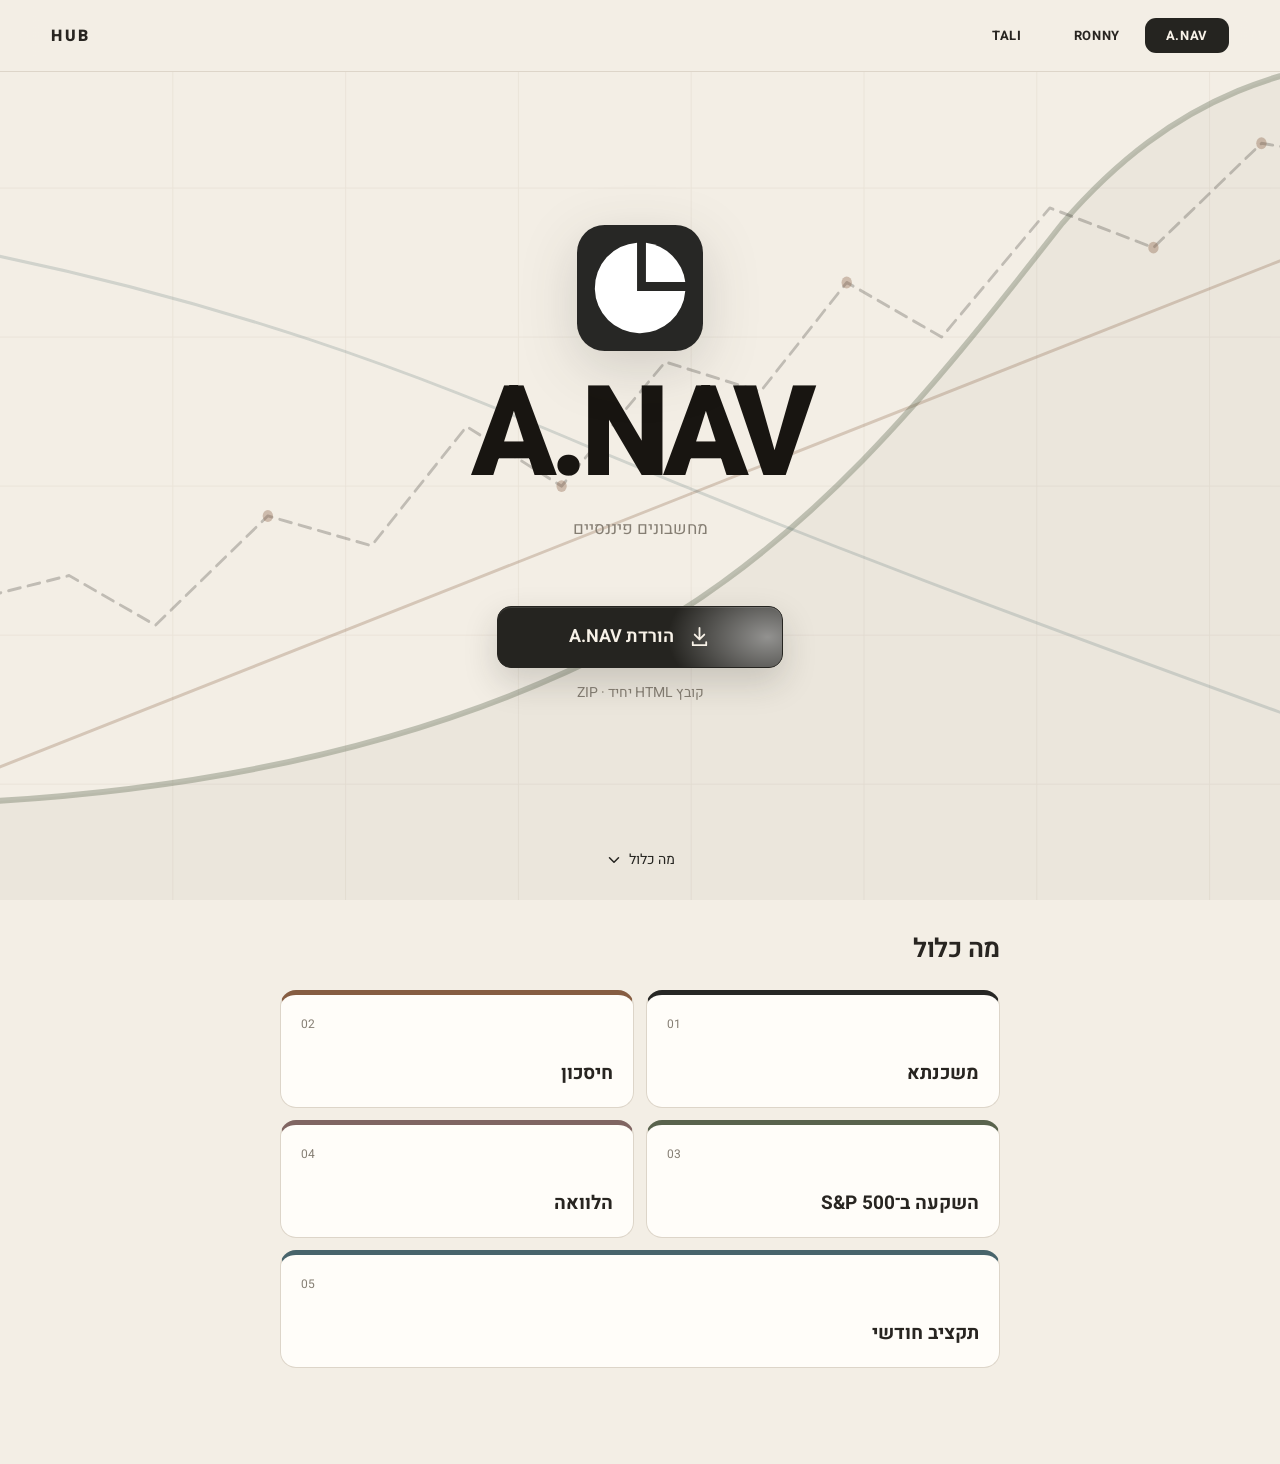
==== a-nav/index.html @ fe14c148 "Launch HUB download site" ====
<!doctype html>
<html lang="he" dir="rtl"><head><meta charset="utf-8"><meta name="viewport" content="width=device-width,initial-scale=1"><meta name="theme-color" content="#f3eee5"><meta name="description" content="A.NAV — מחשבונים פיננסיים. הורדת קובצי הפרויקט."><title>A.NAV — HUB</title><link rel="preconnect" href="https://fonts.googleapis.com"><link rel="preconnect" href="https://fonts.gstatic.com" crossorigin><link href="https://fonts.googleapis.com/css2?family=Heebo:wght@400;500;600;700;800&amp;display=swap" rel="stylesheet"><link rel="stylesheet" href="../assets/site.css"></head>
<body class="product-page anav-page">
  <header class="hub-header"><a class="hub-name" href="../">HUB</a><nav class="hub-tabs" aria-label="מעבר בין מוצרים"><a href="../">TALI</a><a href="../ronny/">RONNY</a><a class="active" href="./" aria-current="page">A.NAV</a></nav></header>
  <div class="brand-background anav-graphs" aria-hidden="true"><svg viewBox="0 0 1600 900" preserveAspectRatio="none"><g class="chart-grid"><path d="M0 150H1600M0 300H1600M0 450H1600M0 600H1600M0 750H1600"/><path d="M200 0V900M400 0V900M600 0V900M800 0V900M1000 0V900M1200 0V900M1400 0V900"/></g><path class="chart-area" d="M-80 770 C260 760 520 700 720 610 C940 510 1090 340 1230 185 C1360 55 1490 20 1680 10 L1680 900 L-80 900 Z"/><path class="chart chart-linear" d="M-80 760 L1680 155"/><path class="chart chart-exponential" d="M-80 770 C260 760 520 700 720 610 C940 510 1090 340 1230 185 C1360 55 1490 20 1680 10"/><path class="chart chart-market" d="M-80 575 L80 540 L180 590 L310 480 L430 510 L540 390 L650 450 L770 325 L880 355 L980 245 L1090 300 L1215 170 L1335 210 L1460 105 L1680 135"/><path class="chart chart-decline" d="M-80 205 C260 260 490 340 680 410 C900 490 1120 565 1680 740"/><g class="chart-points"><circle cx="310" cy="480" r="6"/><circle cx="650" cy="450" r="6"/><circle cx="980" cy="245" r="6"/><circle cx="1335" cy="210" r="6"/><circle cx="1460" cy="105" r="6"/></g></svg></div>
  <main><section class="product-hero" aria-labelledby="site-title"><span class="product-icon anav-icon" aria-hidden="true"><svg viewBox="0 0 64 64"><rect width="64" height="64" rx="14" fill="#272725"/><path fill="#fff" d="M30.5 9 A23 23 0 1 0 55 33.5 H30.5 Z"/><path fill="#fff" d="M35 9 A23 23 0 0 1 55 29 H35 Z"/></svg></span><h1 class="product-name" id="site-title" lang="en" dir="ltr">A.NAV</h1><p class="product-subtitle">מחשבונים פיננסיים</p><div class="download-action"><a class="download-button" href="https://github.com/ofeketz99-sketch/A.NAV/archive/refs/heads/main.zip" rel="noopener"><svg viewBox="0 0 24 24" fill="none" stroke="currentColor" stroke-width="1.9" stroke-linecap="round" stroke-linejoin="round" aria-hidden="true"><path d="M12 3v12m-5-5 5 5 5-5M5 18v3h14v-3"/></svg><span>הורדת A.NAV</span></a><p class="download-meta">קובץ HTML יחיד · ZIP</p></div><a class="scroll-cue" href="#notes"><span>מה כלול</span><svg viewBox="0 0 24 24" fill="none" stroke="currentColor" stroke-width="2" stroke-linecap="round" stroke-linejoin="round" aria-hidden="true"><path d="m6 9 6 6 6-6"/></svg></a></section>
    <section class="notes anav-contents" id="notes" aria-labelledby="notes-title"><h2 id="notes-title">מה כלול</h2><div class="calculator-list"><article class="calculator-card" data-tone="mortgage"><span>01</span><h3>משכנתא</h3></article><article class="calculator-card" data-tone="savings"><span>02</span><h3>חיסכון</h3></article><article class="calculator-card" data-tone="index"><span>03</span><h3>השקעה ב־S&amp;P 500</h3></article><article class="calculator-card" data-tone="loan"><span>04</span><h3>הלוואה</h3></article><article class="calculator-card" data-tone="budget"><span>05</span><h3>תקציב חודשי</h3></article></div></section>
  </main>
</body></html>
---- assets/site.css ----
:root{font-synthesis:none}*{box-sizing:border-box}html{scroll-behavior:smooth}body{margin:0;min-width:280px;overflow-x:hidden}a{color:inherit}.hub-header{position:fixed;inset:0 0 auto;z-index:50;height:72px;display:flex;align-items:center;justify-content:space-between;padding:0 clamp(18px,4vw,56px);border-bottom:1px solid var(--edge);background:color-mix(in srgb,var(--paper) 88%,transparent);backdrop-filter:blur(16px);direction:ltr}.hub-name{font-family:inherit;font-size:16px;font-weight:800;line-height:1;letter-spacing:.16em;text-decoration:none}.hub-tabs{display:flex;align-items:center;gap:6px}.hub-tabs a{min-width:84px;padding:11px 16px;border-radius:11px;text-align:center;text-decoration:none;font-family:inherit;font-size:13px;font-weight:700;line-height:1;letter-spacing:.05em;transition:background .18s,color .18s}.hub-tabs a:hover{background:var(--nav-hover)}.hub-tabs a.active{background:var(--nav-active);color:var(--nav-active-ink)}.brand-background{position:fixed;inset:72px 0 0;z-index:-1;overflow:hidden;pointer-events:none}.product-hero{position:relative;display:flex;flex-direction:column;align-items:center;justify-content:center;min-height:100vh;min-height:100dvh;padding:112px 20px 84px;text-align:center}.product-icon{width:clamp(104px,14vmin,150px);height:clamp(104px,14vmin,150px);display:grid;place-items:center;flex:none}.product-icon img,.product-icon svg{display:block;width:100%;height:100%;object-fit:contain}.product-name{margin:22px 0 0;padding-inline:.08em;direction:ltr;font-size:clamp(76px,14vmin,128px);line-height:1;letter-spacing:-.05em}.product-name span{color:var(--name-dot)}.product-subtitle{margin:16px 0 0;color:var(--muted);font-size:17px;line-height:1.6}.download-action{display:flex;flex-direction:column;align-items:center;gap:14px;margin-top:clamp(34px,7vh,72px)}.download-button{position:relative;overflow:hidden;isolation:isolate;display:inline-flex;align-items:center;justify-content:center;gap:14px;min-width:286px;min-height:62px;padding-inline:32px;border:1px solid var(--button-border);border-radius:var(--button-radius);background:var(--button-bg);box-shadow:var(--button-shadow);color:var(--button-ink);font:inherit;font-size:18px;font-weight:650;text-decoration:none;transition:transform .22s cubic-bezier(.34,1.45,.5,1),box-shadow .22s ease}.download-button::before{content:"";position:absolute;z-index:-1;inset-block:-60%;inset-inline-start:-30%;width:70%;border-radius:50%;background:radial-gradient(closest-side,rgba(255,255,255,.5),rgba(255,255,255,0));transition:transform .9s ease}.download-button svg{width:23px;height:23px;flex:none}.download-button:hover{transform:translateY(-3px);box-shadow:var(--button-shadow-hover)}.download-button:hover::before{transform:translateX(120%)}.download-button:active{transform:scale(.97)}.download-button:focus-visible,.scroll-cue:focus-visible,.hub-tabs a:focus-visible{outline:3px solid var(--focus);outline-offset:3px}.download-meta{margin:0;color:var(--muted);font-size:14px}.scroll-cue{position:absolute;inset-inline:0;bottom:22px;margin-inline:auto;width:fit-content;display:inline-flex;align-items:center;gap:6px;padding:8px 14px;border-radius:999px;color:var(--accent-strong);font-size:14px;text-decoration:none}.scroll-cue svg{width:18px;height:18px;animation:nudge 2.4s ease-in-out infinite}.notes{width:min(100% - 40px,720px);margin:0 auto;padding:30px 0 96px}.notes>h2{margin:0 0 22px;font-size:26px;font-weight:650;letter-spacing:-.01em;color:var(--heading)}.note{margin:0 0 14px;padding:20px 24px 18px;background:var(--card);border:1px solid var(--edge);border-radius:var(--card-radius);box-shadow:var(--card-shadow);backdrop-filter:blur(6px)}.note header{display:flex;align-items:baseline;gap:12px;flex-wrap:wrap}.note .ver{padding:2px 11px;border-radius:999px;background:var(--chip-bg);color:var(--chip-ink);font-size:14px;font-weight:650;direction:ltr}.note h3{margin:0;font-size:18px;font-weight:650;line-height:1.5}.note time{margin-inline-start:auto;color:var(--muted);font-size:13px;direction:ltr}.note ul{margin:12px 0 0;padding:0;list-style:none}.note li{position:relative;margin:0 0 9px;padding-inline-start:18px;line-height:1.75;color:var(--body-ink);font-size:15.5px}.note li::before{content:"";position:absolute;inset-inline-start:0;top:.78em;width:7px;height:7px;border-radius:50%;background:var(--accent)}.note li strong{color:var(--ink);font-weight:650}.note code{padding:1px 6px;border-radius:6px;background:var(--code-bg);font-size:.9em;direction:ltr;unicode-bidi:isolate}.tali-page{--paper:#f5f6f4;--ink:#25353f;--muted:#6f808a;--accent:#6cb8e6;--accent-strong:#3f7ea6;--edge:#d6e6f1;--card:rgba(255,255,255,.78);--heading:#284557;--body-ink:#3a4b55;--chip-bg:#d9eef9;--chip-ink:#1f5675;--code-bg:#eef3f6;--focus:rgba(66,126,164,.45);--nav-hover:#eaf3f8;--nav-active:#d7ebf7;--nav-active-ink:#284557;--button-border:#7db4d3;--button-radius:18px;--button-bg:linear-gradient(150deg,#a9d9f1 0%,#82c2e6 53%,#72b3dc 100%);--button-ink:#1c4b65;--button-shadow:0 14px 34px rgba(79,146,187,.22),inset 0 1px rgba(255,255,255,.5);--button-shadow-hover:0 20px 40px rgba(79,146,187,.28),inset 0 1px rgba(255,255,255,.5);--card-radius:18px;--card-shadow:0 10px 30px rgba(79,130,165,.07);font-family:"Heebo","Noto Sans Hebrew","Segoe UI",Arial,sans-serif;color:var(--ink);background:var(--paper)}.tali-icon{filter:drop-shadow(0 16px 24px rgba(72,139,183,.16));animation:rise-spring .9s cubic-bezier(.34,1.45,.5,1) both,float 7s ease-in-out 1.2s infinite alternate}.tali-page .product-name{color:#284557;font-weight:600}.tali-waves{background:radial-gradient(ellipse 55% 60% at 50% 38%,#fefefd 0%,#f9faf8 60%,transparent 100%),#f5f6f4}.tali-waves svg{position:absolute;inset:-4%;width:108%;height:108%;opacity:.92;filter:saturate(.86);animation:waves-drift 28s ease-in-out infinite alternate}.tali-waves .wave{transform-box:fill-box;transform-origin:center;fill:var(--accent)}.tali-waves .wave-a{opacity:.22;animation:wave-a 14s ease-in-out infinite alternate}.tali-waves .wave-b{opacity:.11;animation:wave-b 18s ease-in-out infinite alternate}.tali-waves .wave-c{opacity:.16;animation:wave-c 22s ease-in-out infinite alternate}.tali-waves .wave-d{opacity:.08;animation:wave-d 26s ease-in-out infinite alternate}.ronny-page{--paper:#f6f0e5;--ink:#344036;--muted:#807d71;--accent:#66866d;--accent-strong:#476e56;--edge:#e5dac7;--card:rgba(255,250,242,.92);--heading:#3e5146;--body-ink:#515c52;--chip-bg:#e0e6d9;--chip-ink:#476e56;--code-bg:#eee8da;--focus:rgba(71,112,90,.4);--nav-hover:#ece5d8;--nav-active:#3e5146;--nav-active-ink:#fffaf2;--button-border:#55745e;--button-radius:12px;--button-bg:linear-gradient(150deg,#77927b,#55745e);--button-ink:#fffdf8;--button-shadow:0 14px 34px rgba(68,81,70,.2),inset 0 1px rgba(255,255,255,.18);--button-shadow-hover:0 20px 40px rgba(68,81,70,.28),inset 0 1px rgba(255,255,255,.2);--card-radius:14px;--card-shadow:0 8px 26px rgba(68,56,36,.09);--name-dot:#9fbbc1;font-family:"Heebo","Noto Sans Hebrew","Segoe UI",Arial,sans-serif;color:var(--ink);background:var(--paper)}.ronny-page .product-name{color:#3e5146;font-weight:900;letter-spacing:.03em}.ronny-page .product-subtitle{font-weight:700;letter-spacing:.03em}.ronny-icon-wrap{width:150px;height:150px;padding:19px;border-radius:30px;background:linear-gradient(160deg,#4a5c4f,#34483d);box-shadow:0 18px 40px rgba(62,81,70,.2)}.ronny-map{background:#f6f0e5}.ronny-map svg{position:absolute;width:110%;height:110%;inset:-5%;fill:none;stroke:#809181;stroke-width:2;opacity:.18}.ronny-map .route{stroke:#476e56;stroke-width:6;stroke-dasharray:18 16;opacity:.7}.ronny-map circle{fill:#476e56;stroke:none}.anav-page{--paper:#f3eee5;--ink:#282521;--muted:#857e73;--accent:#865d42;--accent-strong:#252420;--edge:#ddd5c9;--card:rgba(255,253,249,.92);--heading:#282521;--body-ink:#4f4a42;--chip-bg:#efe0d2;--chip-ink:#865d42;--code-bg:#eae4db;--focus:rgba(134,93,66,.35);--nav-hover:#e9e5dd;--nav-active:#252420;--nav-active-ink:#f8f2e8;--button-border:#252420;--button-radius:14px;--button-bg:#252420;--button-ink:#f8f2e8;--button-shadow:0 14px 34px rgba(40,37,33,.18),inset 0 1px rgba(255,255,255,.12);--button-shadow-hover:0 20px 42px rgba(40,37,33,.26),inset 0 1px rgba(255,255,255,.14);--card-radius:22px;--card-shadow:0 8px 26px rgba(91,75,53,.07);font-family:"Heebo","Noto Sans Hebrew","Segoe UI",Arial,sans-serif;color:var(--ink);background:var(--paper)}.anav-page .product-name{font-weight:800;letter-spacing:-.055em;color:#181511}.anav-icon{filter:drop-shadow(0 16px 28px rgba(40,37,33,.16))}.anav-graphs{background:#f3eee5}.anav-graphs svg{position:absolute;inset:-4%;width:108%;height:108%;overflow:visible;animation:graph-drift 24s ease-in-out infinite alternate}.anav-graphs .chart-grid{fill:none;stroke:#d0c4b4;stroke-width:1;opacity:.26}.anav-graphs .chart{fill:none;stroke-linecap:round;stroke-linejoin:round}.anav-graphs .chart-linear{stroke:#865d42;stroke-width:3;opacity:.28}.anav-graphs .chart-exponential{stroke:#59634d;stroke-width:6;opacity:.34}.anav-graphs .chart-market{stroke:#282521;stroke-width:3;opacity:.25;stroke-dasharray:14 9;animation:market-flow 18s linear infinite}.anav-graphs .chart-decline{stroke:#48646b;stroke-width:3;opacity:.2}.anav-graphs .chart-area{fill:#59634d;opacity:.055}.anav-graphs .chart-points{fill:#865d42;opacity:.35}@keyframes graph-drift{from{transform:translate3d(-1.2%,.8%,0) scale(1.015)}to{transform:translate3d(1.3%,-1%,0) scale(1.035)}}@keyframes market-flow{to{stroke-dashoffset:-230}}.calculator-list{display:grid;grid-template-columns:repeat(2,1fr);gap:12px}.calculator-card{min-height:118px;padding:20px;border:1px solid var(--edge);border-radius:16px;background:#fffdf9;display:flex;flex-direction:column;justify-content:space-between}.calculator-card span{font-size:12px;color:var(--muted);direction:ltr}.calculator-card h3{margin:20px 0 0;font-size:19px}.calculator-card[data-tone=mortgage]{border-top:5px solid #272725}.calculator-card[data-tone=savings]{border-top:5px solid #865d42}.calculator-card[data-tone=index]{border-top:5px solid #59634d}.calculator-card[data-tone=loan]{border-top:5px solid #806562}.calculator-card[data-tone=budget]{border-top:5px solid #48646b}.calculator-card:last-child{grid-column:1/-1}@keyframes wave-a{to{transform:translate3d(6%,-3.5%,0) scale(1.055)}}@keyframes wave-b{to{transform:translate3d(-5.2%,3.2%,0) scale(1.045)}}@keyframes wave-c{to{transform:translate3d(4.5%,4%,0) scale(1.052)}}@keyframes wave-d{to{transform:translate3d(-4%,-2.8%,0) scale(1.04)}}@keyframes waves-drift{from{transform:translate3d(-.8%,-.5%,0) scale(1.01)}to{transform:translate3d(1.2%,.8%,0) scale(1.035)}}@keyframes rise-spring{from{opacity:0;transform:translateY(22px) scale(.92)}to{opacity:1;transform:none}}@keyframes float{to{transform:translateY(-7px)}}@keyframes nudge{50%{transform:translateY(4px)}}@media(max-width:620px){.hub-header{height:auto;min-height:70px;padding:10px 14px;gap:10px}.hub-tabs{gap:2px}.hub-tabs a{min-width:0;padding:10px 11px;font-size:12px}.brand-background{inset:70px 0 0}.product-hero{padding-top:105px}.product-name{font-size:clamp(68px,22vw,96px)}.product-subtitle{font-size:16px}.download-button{min-width:min(100%,286px)}.note{padding:18px 18px 14px}.note time{margin-inline-start:0}.calculator-list{grid-template-columns:1fr}.calculator-card:last-child{grid-column:auto}}@media(prefers-reduced-motion:reduce){html{scroll-behavior:auto}*,*::before,*::after{animation:none!important;transition:none!important}}
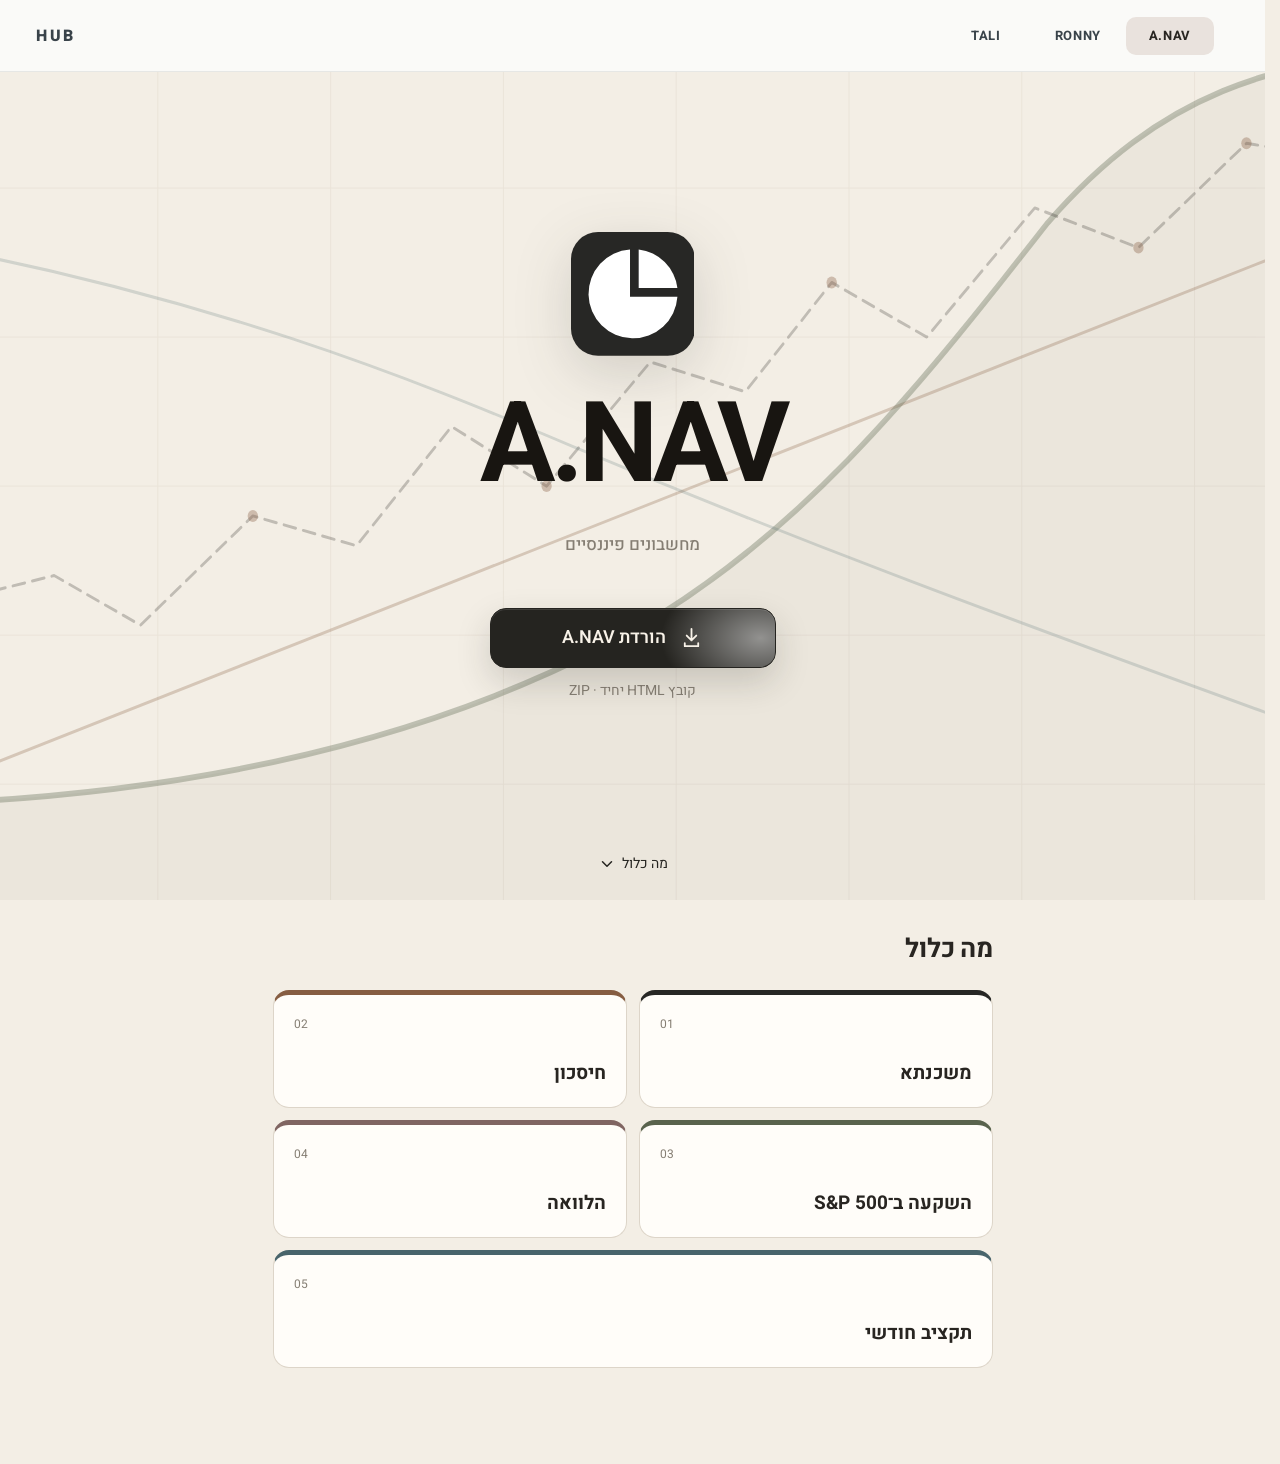
==== commit 3a0f66f1: "Unify HUB layout and product navigation; restore original Tali icon" ====
--- a/a-nav/index.html
+++ b/a-nav/index.html
@@ -1,9 +1,9 @@
 <!doctype html>
-<html lang="he" dir="rtl"><head><meta charset="utf-8"><meta name="viewport" content="width=device-width,initial-scale=1"><meta name="theme-color" content="#f3eee5"><meta name="description" content="A.NAV — מחשבונים פיננסיים. הורדת קובצי הפרויקט."><title>A.NAV — HUB</title><link rel="preconnect" href="https://fonts.googleapis.com"><link rel="preconnect" href="https://fonts.gstatic.com" crossorigin><link href="https://fonts.googleapis.com/css2?family=Heebo:wght@400;500;600;700;800&amp;display=swap" rel="stylesheet"><link rel="stylesheet" href="../assets/site.css"></head>
+<html lang="he" dir="rtl"><head><meta charset="utf-8"><meta name="viewport" content="width=device-width,initial-scale=1"><meta name="theme-color" content="#f3eee5"><meta name="description" content="A.NAV — מחשבונים פיננסיים. הורדת קובצי הפרויקט."><title>A.NAV — HUB</title><link rel="preconnect" href="https://fonts.googleapis.com"><link rel="preconnect" href="https://fonts.gstatic.com" crossorigin><link href="https://fonts.googleapis.com/css2?family=Heebo:wght@400;500;600;700;800&amp;display=swap" rel="stylesheet"><link rel="stylesheet" href="../assets/site.css"><script defer src="../assets/navigation.js"></script></head>
 <body class="product-page anav-page">
   <header class="hub-header"><a class="hub-name" href="../">HUB</a><nav class="hub-tabs" aria-label="מעבר בין מוצרים"><a href="../">TALI</a><a href="../ronny/">RONNY</a><a class="active" href="./" aria-current="page">A.NAV</a></nav></header>
   <div class="brand-background anav-graphs" aria-hidden="true"><svg viewBox="0 0 1600 900" preserveAspectRatio="none"><g class="chart-grid"><path d="M0 150H1600M0 300H1600M0 450H1600M0 600H1600M0 750H1600"/><path d="M200 0V900M400 0V900M600 0V900M800 0V900M1000 0V900M1200 0V900M1400 0V900"/></g><path class="chart-area" d="M-80 770 C260 760 520 700 720 610 C940 510 1090 340 1230 185 C1360 55 1490 20 1680 10 L1680 900 L-80 900 Z"/><path class="chart chart-linear" d="M-80 760 L1680 155"/><path class="chart chart-exponential" d="M-80 770 C260 760 520 700 720 610 C940 510 1090 340 1230 185 C1360 55 1490 20 1680 10"/><path class="chart chart-market" d="M-80 575 L80 540 L180 590 L310 480 L430 510 L540 390 L650 450 L770 325 L880 355 L980 245 L1090 300 L1215 170 L1335 210 L1460 105 L1680 135"/><path class="chart chart-decline" d="M-80 205 C260 260 490 340 680 410 C900 490 1120 565 1680 740"/><g class="chart-points"><circle cx="310" cy="480" r="6"/><circle cx="650" cy="450" r="6"/><circle cx="980" cy="245" r="6"/><circle cx="1335" cy="210" r="6"/><circle cx="1460" cy="105" r="6"/></g></svg></div>
-  <main><section class="product-hero" aria-labelledby="site-title"><span class="product-icon anav-icon" aria-hidden="true"><svg viewBox="0 0 64 64"><rect width="64" height="64" rx="14" fill="#272725"/><path fill="#fff" d="M30.5 9 A23 23 0 1 0 55 33.5 H30.5 Z"/><path fill="#fff" d="M35 9 A23 23 0 0 1 55 29 H35 Z"/></svg></span><h1 class="product-name" id="site-title" lang="en" dir="ltr">A.NAV</h1><p class="product-subtitle">מחשבונים פיננסיים</p><div class="download-action"><a class="download-button" href="https://github.com/ofeketz99-sketch/A.NAV/archive/refs/heads/main.zip" rel="noopener"><svg viewBox="0 0 24 24" fill="none" stroke="currentColor" stroke-width="1.9" stroke-linecap="round" stroke-linejoin="round" aria-hidden="true"><path d="M12 3v12m-5-5 5 5 5-5M5 18v3h14v-3"/></svg><span>הורדת A.NAV</span></a><p class="download-meta">קובץ HTML יחיד · ZIP</p></div><a class="scroll-cue" href="#notes"><span>מה כלול</span><svg viewBox="0 0 24 24" fill="none" stroke="currentColor" stroke-width="2" stroke-linecap="round" stroke-linejoin="round" aria-hidden="true"><path d="m6 9 6 6 6-6"/></svg></a></section>
+  <main><section class="product-hero" aria-labelledby="site-title"><div class="product-logo-slot"><span class="product-icon anav-icon" aria-hidden="true"><svg viewBox="0 0 64 64"><rect width="64" height="64" rx="14" fill="#272725"/><path fill="#fff" d="M30.5 9 A23 23 0 1 0 55 33.5 H30.5 Z"/><path fill="#fff" d="M35 9 A23 23 0 0 1 55 29 H35 Z"/></svg></span></div><h1 class="product-name" id="site-title" lang="en" dir="ltr">A.NAV</h1><p class="product-subtitle">מחשבונים פיננסיים</p><div class="download-action"><a class="download-button" href="https://github.com/ofeketz99-sketch/A.NAV/archive/refs/heads/main.zip" rel="noopener"><svg viewBox="0 0 24 24" fill="none" stroke="currentColor" stroke-width="1.9" stroke-linecap="round" stroke-linejoin="round" aria-hidden="true"><path d="M12 3v12m-5-5 5 5 5-5M5 18v3h14v-3"/></svg><span>הורדת A.NAV</span></a><p class="download-meta">קובץ HTML יחיד · ZIP</p></div><a class="scroll-cue" href="#notes"><span>מה כלול</span><svg viewBox="0 0 24 24" fill="none" stroke="currentColor" stroke-width="2" stroke-linecap="round" stroke-linejoin="round" aria-hidden="true"><path d="m6 9 6 6 6-6"/></svg></a></section>
     <section class="notes anav-contents" id="notes" aria-labelledby="notes-title"><h2 id="notes-title">מה כלול</h2><div class="calculator-list"><article class="calculator-card" data-tone="mortgage"><span>01</span><h3>משכנתא</h3></article><article class="calculator-card" data-tone="savings"><span>02</span><h3>חיסכון</h3></article><article class="calculator-card" data-tone="index"><span>03</span><h3>השקעה ב־S&amp;P 500</h3></article><article class="calculator-card" data-tone="loan"><span>04</span><h3>הלוואה</h3></article><article class="calculator-card" data-tone="budget"><span>05</span><h3>תקציב חודשי</h3></article></div></section>
   </main>
 </body></html>
--- a/assets/site.css
+++ b/assets/site.css
@@ -1 +1,57 @@
-:root{font-synthesis:none}*{box-sizing:border-box}html{scroll-behavior:smooth}body{margin:0;min-width:280px;overflow-x:hidden}a{color:inherit}.hub-header{position:fixed;inset:0 0 auto;z-index:50;height:72px;display:flex;align-items:center;justify-content:space-between;padding:0 clamp(18px,4vw,56px);border-bottom:1px solid var(--edge);background:color-mix(in srgb,var(--paper) 88%,transparent);backdrop-filter:blur(16px);direction:ltr}.hub-name{font-family:inherit;font-size:16px;font-weight:800;line-height:1;letter-spacing:.16em;text-decoration:none}.hub-tabs{display:flex;align-items:center;gap:6px}.hub-tabs a{min-width:84px;padding:11px 16px;border-radius:11px;text-align:center;text-decoration:none;font-family:inherit;font-size:13px;font-weight:700;line-height:1;letter-spacing:.05em;transition:background .18s,color .18s}.hub-tabs a:hover{background:var(--nav-hover)}.hub-tabs a.active{background:var(--nav-active);color:var(--nav-active-ink)}.brand-background{position:fixed;inset:72px 0 0;z-index:-1;overflow:hidden;pointer-events:none}.product-hero{position:relative;display:flex;flex-direction:column;align-items:center;justify-content:center;min-height:100vh;min-height:100dvh;padding:112px 20px 84px;text-align:center}.product-icon{width:clamp(104px,14vmin,150px);height:clamp(104px,14vmin,150px);display:grid;place-items:center;flex:none}.product-icon img,.product-icon svg{display:block;width:100%;height:100%;object-fit:contain}.product-name{margin:22px 0 0;padding-inline:.08em;direction:ltr;font-size:clamp(76px,14vmin,128px);line-height:1;letter-spacing:-.05em}.product-name span{color:var(--name-dot)}.product-subtitle{margin:16px 0 0;color:var(--muted);font-size:17px;line-height:1.6}.download-action{display:flex;flex-direction:column;align-items:center;gap:14px;margin-top:clamp(34px,7vh,72px)}.download-button{position:relative;overflow:hidden;isolation:isolate;display:inline-flex;align-items:center;justify-content:center;gap:14px;min-width:286px;min-height:62px;padding-inline:32px;border:1px solid var(--button-border);border-radius:var(--button-radius);background:var(--button-bg);box-shadow:var(--button-shadow);color:var(--button-ink);font:inherit;font-size:18px;font-weight:650;text-decoration:none;transition:transform .22s cubic-bezier(.34,1.45,.5,1),box-shadow .22s ease}.download-button::before{content:"";position:absolute;z-index:-1;inset-block:-60%;inset-inline-start:-30%;width:70%;border-radius:50%;background:radial-gradient(closest-side,rgba(255,255,255,.5),rgba(255,255,255,0));transition:transform .9s ease}.download-button svg{width:23px;height:23px;flex:none}.download-button:hover{transform:translateY(-3px);box-shadow:var(--button-shadow-hover)}.download-button:hover::before{transform:translateX(120%)}.download-button:active{transform:scale(.97)}.download-button:focus-visible,.scroll-cue:focus-visible,.hub-tabs a:focus-visible{outline:3px solid var(--focus);outline-offset:3px}.download-meta{margin:0;color:var(--muted);font-size:14px}.scroll-cue{position:absolute;inset-inline:0;bottom:22px;margin-inline:auto;width:fit-content;display:inline-flex;align-items:center;gap:6px;padding:8px 14px;border-radius:999px;color:var(--accent-strong);font-size:14px;text-decoration:none}.scroll-cue svg{width:18px;height:18px;animation:nudge 2.4s ease-in-out infinite}.notes{width:min(100% - 40px,720px);margin:0 auto;padding:30px 0 96px}.notes>h2{margin:0 0 22px;font-size:26px;font-weight:650;letter-spacing:-.01em;color:var(--heading)}.note{margin:0 0 14px;padding:20px 24px 18px;background:var(--card);border:1px solid var(--edge);border-radius:var(--card-radius);box-shadow:var(--card-shadow);backdrop-filter:blur(6px)}.note header{display:flex;align-items:baseline;gap:12px;flex-wrap:wrap}.note .ver{padding:2px 11px;border-radius:999px;background:var(--chip-bg);color:var(--chip-ink);font-size:14px;font-weight:650;direction:ltr}.note h3{margin:0;font-size:18px;font-weight:650;line-height:1.5}.note time{margin-inline-start:auto;color:var(--muted);font-size:13px;direction:ltr}.note ul{margin:12px 0 0;padding:0;list-style:none}.note li{position:relative;margin:0 0 9px;padding-inline-start:18px;line-height:1.75;color:var(--body-ink);font-size:15.5px}.note li::before{content:"";position:absolute;inset-inline-start:0;top:.78em;width:7px;height:7px;border-radius:50%;background:var(--accent)}.note li strong{color:var(--ink);font-weight:650}.note code{padding:1px 6px;border-radius:6px;background:var(--code-bg);font-size:.9em;direction:ltr;unicode-bidi:isolate}.tali-page{--paper:#f5f6f4;--ink:#25353f;--muted:#6f808a;--accent:#6cb8e6;--accent-strong:#3f7ea6;--edge:#d6e6f1;--card:rgba(255,255,255,.78);--heading:#284557;--body-ink:#3a4b55;--chip-bg:#d9eef9;--chip-ink:#1f5675;--code-bg:#eef3f6;--focus:rgba(66,126,164,.45);--nav-hover:#eaf3f8;--nav-active:#d7ebf7;--nav-active-ink:#284557;--button-border:#7db4d3;--button-radius:18px;--button-bg:linear-gradient(150deg,#a9d9f1 0%,#82c2e6 53%,#72b3dc 100%);--button-ink:#1c4b65;--button-shadow:0 14px 34px rgba(79,146,187,.22),inset 0 1px rgba(255,255,255,.5);--button-shadow-hover:0 20px 40px rgba(79,146,187,.28),inset 0 1px rgba(255,255,255,.5);--card-radius:18px;--card-shadow:0 10px 30px rgba(79,130,165,.07);font-family:"Heebo","Noto Sans Hebrew","Segoe UI",Arial,sans-serif;color:var(--ink);background:var(--paper)}.tali-icon{filter:drop-shadow(0 16px 24px rgba(72,139,183,.16));animation:rise-spring .9s cubic-bezier(.34,1.45,.5,1) both,float 7s ease-in-out 1.2s infinite alternate}.tali-page .product-name{color:#284557;font-weight:600}.tali-waves{background:radial-gradient(ellipse 55% 60% at 50% 38%,#fefefd 0%,#f9faf8 60%,transparent 100%),#f5f6f4}.tali-waves svg{position:absolute;inset:-4%;width:108%;height:108%;opacity:.92;filter:saturate(.86);animation:waves-drift 28s ease-in-out infinite alternate}.tali-waves .wave{transform-box:fill-box;transform-origin:center;fill:var(--accent)}.tali-waves .wave-a{opacity:.22;animation:wave-a 14s ease-in-out infinite alternate}.tali-waves .wave-b{opacity:.11;animation:wave-b 18s ease-in-out infinite alternate}.tali-waves .wave-c{opacity:.16;animation:wave-c 22s ease-in-out infinite alternate}.tali-waves .wave-d{opacity:.08;animation:wave-d 26s ease-in-out infinite alternate}.ronny-page{--paper:#f6f0e5;--ink:#344036;--muted:#807d71;--accent:#66866d;--accent-strong:#476e56;--edge:#e5dac7;--card:rgba(255,250,242,.92);--heading:#3e5146;--body-ink:#515c52;--chip-bg:#e0e6d9;--chip-ink:#476e56;--code-bg:#eee8da;--focus:rgba(71,112,90,.4);--nav-hover:#ece5d8;--nav-active:#3e5146;--nav-active-ink:#fffaf2;--button-border:#55745e;--button-radius:12px;--button-bg:linear-gradient(150deg,#77927b,#55745e);--button-ink:#fffdf8;--button-shadow:0 14px 34px rgba(68,81,70,.2),inset 0 1px rgba(255,255,255,.18);--button-shadow-hover:0 20px 40px rgba(68,81,70,.28),inset 0 1px rgba(255,255,255,.2);--card-radius:14px;--card-shadow:0 8px 26px rgba(68,56,36,.09);--name-dot:#9fbbc1;font-family:"Heebo","Noto Sans Hebrew","Segoe UI",Arial,sans-serif;color:var(--ink);background:var(--paper)}.ronny-page .product-name{color:#3e5146;font-weight:900;letter-spacing:.03em}.ronny-page .product-subtitle{font-weight:700;letter-spacing:.03em}.ronny-icon-wrap{width:150px;height:150px;padding:19px;border-radius:30px;background:linear-gradient(160deg,#4a5c4f,#34483d);box-shadow:0 18px 40px rgba(62,81,70,.2)}.ronny-map{background:#f6f0e5}.ronny-map svg{position:absolute;width:110%;height:110%;inset:-5%;fill:none;stroke:#809181;stroke-width:2;opacity:.18}.ronny-map .route{stroke:#476e56;stroke-width:6;stroke-dasharray:18 16;opacity:.7}.ronny-map circle{fill:#476e56;stroke:none}.anav-page{--paper:#f3eee5;--ink:#282521;--muted:#857e73;--accent:#865d42;--accent-strong:#252420;--edge:#ddd5c9;--card:rgba(255,253,249,.92);--heading:#282521;--body-ink:#4f4a42;--chip-bg:#efe0d2;--chip-ink:#865d42;--code-bg:#eae4db;--focus:rgba(134,93,66,.35);--nav-hover:#e9e5dd;--nav-active:#252420;--nav-active-ink:#f8f2e8;--button-border:#252420;--button-radius:14px;--button-bg:#252420;--button-ink:#f8f2e8;--button-shadow:0 14px 34px rgba(40,37,33,.18),inset 0 1px rgba(255,255,255,.12);--button-shadow-hover:0 20px 42px rgba(40,37,33,.26),inset 0 1px rgba(255,255,255,.14);--card-radius:22px;--card-shadow:0 8px 26px rgba(91,75,53,.07);font-family:"Heebo","Noto Sans Hebrew","Segoe UI",Arial,sans-serif;color:var(--ink);background:var(--paper)}.anav-page .product-name{font-weight:800;letter-spacing:-.055em;color:#181511}.anav-icon{filter:drop-shadow(0 16px 28px rgba(40,37,33,.16))}.anav-graphs{background:#f3eee5}.anav-graphs svg{position:absolute;inset:-4%;width:108%;height:108%;overflow:visible;animation:graph-drift 24s ease-in-out infinite alternate}.anav-graphs .chart-grid{fill:none;stroke:#d0c4b4;stroke-width:1;opacity:.26}.anav-graphs .chart{fill:none;stroke-linecap:round;stroke-linejoin:round}.anav-graphs .chart-linear{stroke:#865d42;stroke-width:3;opacity:.28}.anav-graphs .chart-exponential{stroke:#59634d;stroke-width:6;opacity:.34}.anav-graphs .chart-market{stroke:#282521;stroke-width:3;opacity:.25;stroke-dasharray:14 9;animation:market-flow 18s linear infinite}.anav-graphs .chart-decline{stroke:#48646b;stroke-width:3;opacity:.2}.anav-graphs .chart-area{fill:#59634d;opacity:.055}.anav-graphs .chart-points{fill:#865d42;opacity:.35}@keyframes graph-drift{from{transform:translate3d(-1.2%,.8%,0) scale(1.015)}to{transform:translate3d(1.3%,-1%,0) scale(1.035)}}@keyframes market-flow{to{stroke-dashoffset:-230}}.calculator-list{display:grid;grid-template-columns:repeat(2,1fr);gap:12px}.calculator-card{min-height:118px;padding:20px;border:1px solid var(--edge);border-radius:16px;background:#fffdf9;display:flex;flex-direction:column;justify-content:space-between}.calculator-card span{font-size:12px;color:var(--muted);direction:ltr}.calculator-card h3{margin:20px 0 0;font-size:19px}.calculator-card[data-tone=mortgage]{border-top:5px solid #272725}.calculator-card[data-tone=savings]{border-top:5px solid #865d42}.calculator-card[data-tone=index]{border-top:5px solid #59634d}.calculator-card[data-tone=loan]{border-top:5px solid #806562}.calculator-card[data-tone=budget]{border-top:5px solid #48646b}.calculator-card:last-child{grid-column:1/-1}@keyframes wave-a{to{transform:translate3d(6%,-3.5%,0) scale(1.055)}}@keyframes wave-b{to{transform:translate3d(-5.2%,3.2%,0) scale(1.045)}}@keyframes wave-c{to{transform:translate3d(4.5%,4%,0) scale(1.052)}}@keyframes wave-d{to{transform:translate3d(-4%,-2.8%,0) scale(1.04)}}@keyframes waves-drift{from{transform:translate3d(-.8%,-.5%,0) scale(1.01)}to{transform:translate3d(1.2%,.8%,0) scale(1.035)}}@keyframes rise-spring{from{opacity:0;transform:translateY(22px) scale(.92)}to{opacity:1;transform:none}}@keyframes float{to{transform:translateY(-7px)}}@keyframes nudge{50%{transform:translateY(4px)}}@media(max-width:620px){.hub-header{height:auto;min-height:70px;padding:10px 14px;gap:10px}.hub-tabs{gap:2px}.hub-tabs a{min-width:0;padding:10px 11px;font-size:12px}.brand-background{inset:70px 0 0}.product-hero{padding-top:105px}.product-name{font-size:clamp(68px,22vw,96px)}.product-subtitle{font-size:16px}.download-button{min-width:min(100%,286px)}.note{padding:18px 18px 14px}.note time{margin-inline-start:0}.calculator-list{grid-template-columns:1fr}.calculator-card:last-child{grid-column:auto}}@media(prefers-reduced-motion:reduce){html{scroll-behavior:auto}*,*::before,*::after{animation:none!important;transition:none!important}}
+:root{font-synthesis:none}*{box-sizing:border-box}html{scroll-behavior:smooth}body{margin:0;min-width:280px;overflow-x:hidden}a{color:inherit}.hub-header{position:fixed;inset:0 0 auto;z-index:50;height:72px;display:flex;align-items:center;justify-content:space-between;padding:0 clamp(18px,4vw,56px);border-bottom:1px solid var(--edge);background:color-mix(in srgb,var(--paper) 88%,transparent);backdrop-filter:blur(16px);direction:ltr}.hub-name{font-family:inherit;font-size:16px;font-weight:800;line-height:1;letter-spacing:.16em;text-decoration:none}.hub-tabs{display:flex;align-items:center;gap:6px}.hub-tabs a{min-width:84px;padding:11px 16px;border-radius:11px;text-align:center;text-decoration:none;font-family:inherit;font-size:13px;font-weight:700;line-height:1;letter-spacing:.05em;transition:background .18s,color .18s}.hub-tabs a:hover{background:var(--nav-hover)}.hub-tabs a.active{background:var(--nav-active);color:var(--nav-active-ink)}.brand-background{position:fixed;inset:72px 0 0;z-index:-1;overflow:hidden;pointer-events:none}.product-hero{position:relative;display:flex;flex-direction:column;align-items:center;justify-content:center;min-height:100vh;min-height:100dvh;padding:112px 20px 84px;text-align:center}.product-icon{width:clamp(104px,14vmin,150px);height:clamp(104px,14vmin,150px);display:grid;place-items:center;flex:none}.product-icon img,.product-icon svg{display:block;width:100%;height:100%;object-fit:contain}.product-name{margin:22px 0 0;padding-inline:.08em;direction:ltr;font-size:clamp(76px,14vmin,128px);line-height:1;letter-spacing:-.05em}.product-name span{color:var(--name-dot)}.product-subtitle{margin:16px 0 0;color:var(--muted);font-size:17px;line-height:1.6}.download-action{display:flex;flex-direction:column;align-items:center;gap:14px;margin-top:clamp(34px,7vh,72px)}.download-button{position:relative;overflow:hidden;isolation:isolate;display:inline-flex;align-items:center;justify-content:center;gap:14px;min-width:286px;min-height:62px;padding-inline:32px;border:1px solid var(--button-border);border-radius:var(--button-radius);background:var(--button-bg);box-shadow:var(--button-shadow);color:var(--button-ink);font:inherit;font-size:18px;font-weight:650;text-decoration:none;transition:transform .22s cubic-bezier(.34,1.45,.5,1),box-shadow .22s ease}.download-button::before{content:"";position:absolute;z-index:-1;inset-block:-60%;inset-inline-start:-30%;width:70%;border-radius:50%;background:radial-gradient(closest-side,rgba(255,255,255,.5),rgba(255,255,255,0));transition:transform .9s ease}.download-button svg{width:23px;height:23px;flex:none}.download-button:hover{transform:translateY(-3px);box-shadow:var(--button-shadow-hover)}.download-button:hover::before{transform:translateX(120%)}.download-button:active{transform:scale(.97)}.download-button:focus-visible,.scroll-cue:focus-visible,.hub-tabs a:focus-visible{outline:3px solid var(--focus);outline-offset:3px}.download-meta{margin:0;color:var(--muted);font-size:14px}.scroll-cue{position:absolute;inset-inline:0;bottom:22px;margin-inline:auto;width:fit-content;display:inline-flex;align-items:center;gap:6px;padding:8px 14px;border-radius:999px;color:var(--accent-strong);font-size:14px;text-decoration:none}.scroll-cue svg{width:18px;height:18px;animation:nudge 2.4s ease-in-out infinite}.notes{width:min(100% - 40px,720px);margin:0 auto;padding:30px 0 96px}.notes>h2{margin:0 0 22px;font-size:26px;font-weight:650;letter-spacing:-.01em;color:var(--heading)}.note{margin:0 0 14px;padding:20px 24px 18px;background:var(--card);border:1px solid var(--edge);border-radius:var(--card-radius);box-shadow:var(--card-shadow);backdrop-filter:blur(6px)}.note header{display:flex;align-items:baseline;gap:12px;flex-wrap:wrap}.note .ver{padding:2px 11px;border-radius:999px;background:var(--chip-bg);color:var(--chip-ink);font-size:14px;font-weight:650;direction:ltr}.note h3{margin:0;font-size:18px;font-weight:650;line-height:1.5}.note time{margin-inline-start:auto;color:var(--muted);font-size:13px;direction:ltr}.note ul{margin:12px 0 0;padding:0;list-style:none}.note li{position:relative;margin:0 0 9px;padding-inline-start:18px;line-height:1.75;color:var(--body-ink);font-size:15.5px}.note li::before{content:"";position:absolute;inset-inline-start:0;top:.78em;width:7px;height:7px;border-radius:50%;background:var(--accent)}.note li strong{color:var(--ink);font-weight:650}.note code{padding:1px 6px;border-radius:6px;background:var(--code-bg);font-size:.9em;direction:ltr;unicode-bidi:isolate}.tali-page{--paper:#f5f6f4;--ink:#25353f;--muted:#6f808a;--accent:#6cb8e6;--accent-strong:#3f7ea6;--edge:#d6e6f1;--card:rgba(255,255,255,.78);--heading:#284557;--body-ink:#3a4b55;--chip-bg:#d9eef9;--chip-ink:#1f5675;--code-bg:#eef3f6;--focus:rgba(66,126,164,.45);--nav-hover:#eaf3f8;--nav-active:#d7ebf7;--nav-active-ink:#284557;--button-border:#7db4d3;--button-radius:18px;--button-bg:linear-gradient(150deg,#a9d9f1 0%,#82c2e6 53%,#72b3dc 100%);--button-ink:#1c4b65;--button-shadow:0 14px 34px rgba(79,146,187,.22),inset 0 1px rgba(255,255,255,.5);--button-shadow-hover:0 20px 40px rgba(79,146,187,.28),inset 0 1px rgba(255,255,255,.5);--card-radius:18px;--card-shadow:0 10px 30px rgba(79,130,165,.07);font-family:"Heebo","Noto Sans Hebrew","Segoe UI",Arial,sans-serif;color:var(--ink);background:var(--paper)}.tali-icon{filter:drop-shadow(0 12px 24px rgba(72,139,183,.16))}.tali-page .product-name{color:#284557}.tali-waves{background:radial-gradient(ellipse 55% 60% at 50% 38%,#fefefd 0%,#f9faf8 60%,transparent 100%),#f5f6f4}.tali-waves svg{position:absolute;inset:-4%;width:108%;height:108%;opacity:.92;filter:saturate(.86);animation:waves-drift 28s ease-in-out infinite alternate}.tali-waves .wave{transform-box:fill-box;transform-origin:center;fill:var(--accent)}.tali-waves .wave-a{opacity:.22;animation:wave-a 14s ease-in-out infinite alternate}.tali-waves .wave-b{opacity:.11;animation:wave-b 18s ease-in-out infinite alternate}.tali-waves .wave-c{opacity:.16;animation:wave-c 22s ease-in-out infinite alternate}.tali-waves .wave-d{opacity:.08;animation:wave-d 26s ease-in-out infinite alternate}.ronny-page{--paper:#f6f0e5;--ink:#344036;--muted:#807d71;--accent:#66866d;--accent-strong:#476e56;--edge:#e5dac7;--card:rgba(255,250,242,.92);--heading:#3e5146;--body-ink:#515c52;--chip-bg:#e0e6d9;--chip-ink:#476e56;--code-bg:#eee8da;--focus:rgba(71,112,90,.4);--nav-hover:#ece5d8;--nav-active:#3e5146;--nav-active-ink:#fffaf2;--button-border:#55745e;--button-radius:12px;--button-bg:linear-gradient(150deg,#77927b,#55745e);--button-ink:#fffdf8;--button-shadow:0 14px 34px rgba(68,81,70,.2),inset 0 1px rgba(255,255,255,.18);--button-shadow-hover:0 20px 40px rgba(68,81,70,.28),inset 0 1px rgba(255,255,255,.2);--card-radius:14px;--card-shadow:0 8px 26px rgba(68,56,36,.09);--name-dot:#9fbbc1;font-family:"Heebo","Noto Sans Hebrew","Segoe UI",Arial,sans-serif;color:var(--ink);background:var(--paper)}.ronny-page .product-name{color:#3e5146}.ronny-icon-wrap{padding:6px;border-radius:23%;background:linear-gradient(160deg,#4a5c4f,#34483d);box-shadow:0 12px 30px rgba(62,81,70,.16)}.ronny-map{background:#f6f0e5}.ronny-map svg{position:absolute;width:110%;height:110%;inset:-5%;fill:none;stroke:#809181;stroke-width:2;opacity:.18}.ronny-map .route{stroke:#476e56;stroke-width:6;stroke-dasharray:18 16;opacity:.7}.ronny-map circle{fill:#476e56;stroke:none}.anav-page{--paper:#f3eee5;--ink:#282521;--muted:#857e73;--accent:#865d42;--accent-strong:#252420;--edge:#ddd5c9;--card:rgba(255,253,249,.92);--heading:#282521;--body-ink:#4f4a42;--chip-bg:#efe0d2;--chip-ink:#865d42;--code-bg:#eae4db;--focus:rgba(134,93,66,.35);--nav-hover:#e9e5dd;--nav-active:#252420;--nav-active-ink:#f8f2e8;--button-border:#252420;--button-radius:14px;--button-bg:#252420;--button-ink:#f8f2e8;--button-shadow:0 14px 34px rgba(40,37,33,.18),inset 0 1px rgba(255,255,255,.12);--button-shadow-hover:0 20px 42px rgba(40,37,33,.26),inset 0 1px rgba(255,255,255,.14);--card-radius:22px;--card-shadow:0 8px 26px rgba(91,75,53,.07);font-family:"Heebo","Noto Sans Hebrew","Segoe UI",Arial,sans-serif;color:var(--ink);background:var(--paper)}.anav-page .product-name{color:#181511}.anav-icon{filter:drop-shadow(0 16px 28px rgba(40,37,33,.16))}.anav-graphs{background:#f3eee5}.anav-graphs svg{position:absolute;inset:-4%;width:108%;height:108%;overflow:visible;animation:graph-drift 24s ease-in-out infinite alternate}.anav-graphs .chart-grid{fill:none;stroke:#d0c4b4;stroke-width:1;opacity:.26}.anav-graphs .chart{fill:none;stroke-linecap:round;stroke-linejoin:round}.anav-graphs .chart-linear{stroke:#865d42;stroke-width:3;opacity:.28}.anav-graphs .chart-exponential{stroke:#59634d;stroke-width:6;opacity:.34}.anav-graphs .chart-market{stroke:#282521;stroke-width:3;opacity:.25;stroke-dasharray:14 9;animation:market-flow 18s linear infinite}.anav-graphs .chart-decline{stroke:#48646b;stroke-width:3;opacity:.2}.anav-graphs .chart-area{fill:#59634d;opacity:.055}.anav-graphs .chart-points{fill:#865d42;opacity:.35}@keyframes graph-drift{from{transform:translate3d(-1.2%,.8%,0) scale(1.015)}to{transform:translate3d(1.3%,-1%,0) scale(1.035)}}@keyframes market-flow{to{stroke-dashoffset:-230}}.calculator-list{display:grid;grid-template-columns:repeat(2,1fr);gap:12px}.calculator-card{min-height:118px;padding:20px;border:1px solid var(--edge);border-radius:16px;background:#fffdf9;display:flex;flex-direction:column;justify-content:space-between}.calculator-card span{font-size:12px;color:var(--muted);direction:ltr}.calculator-card h3{margin:20px 0 0;font-size:19px}.calculator-card[data-tone=mortgage]{border-top:5px solid #272725}.calculator-card[data-tone=savings]{border-top:5px solid #865d42}.calculator-card[data-tone=index]{border-top:5px solid #59634d}.calculator-card[data-tone=loan]{border-top:5px solid #806562}.calculator-card[data-tone=budget]{border-top:5px solid #48646b}.calculator-card:last-child{grid-column:1/-1}@keyframes wave-a{to{transform:translate3d(6%,-3.5%,0) scale(1.055)}}@keyframes wave-b{to{transform:translate3d(-5.2%,3.2%,0) scale(1.045)}}@keyframes wave-c{to{transform:translate3d(4.5%,4%,0) scale(1.052)}}@keyframes wave-d{to{transform:translate3d(-4%,-2.8%,0) scale(1.04)}}@keyframes waves-drift{from{transform:translate3d(-.8%,-.5%,0) scale(1.01)}to{transform:translate3d(1.2%,.8%,0) scale(1.035)}}@keyframes rise-spring{from{opacity:0;transform:translateY(22px) scale(.92)}to{opacity:1;transform:none}}@keyframes float{to{transform:translateY(-7px)}}@keyframes nudge{50%{transform:translateY(4px)}}@media(max-width:620px){.hub-header{height:auto;min-height:70px;padding:10px 14px;gap:10px}.hub-tabs{gap:2px}.hub-tabs a{min-width:0;padding:10px 11px;font-size:12px}.brand-background{inset:70px 0 0}.product-hero{padding-top:105px}.product-name{font-size:clamp(68px,22vw,96px)}.product-subtitle{font-size:16px}.download-button{min-width:min(100%,286px)}.note{padding:18px 18px 14px}.note time{margin-inline-start:0}.calculator-list{grid-template-columns:1fr}.calculator-card:last-child{grid-column:auto}}@media(prefers-reduced-motion:reduce){html{scroll-behavior:auto}*,*::before,*::after{animation:none!important;transition:none!important}}
+
+
+/* HUB shared design system: geometry is independent of the active product. */
+:root{
+ --hub-font:"Heebo","Noto Sans Hebrew","Segoe UI",Arial,sans-serif;
+ --hub-header-height:72px;
+ --hub-logo-size:clamp(82px,16vmin,148px);
+ --hub-title-size:clamp(50px,13vmin,112px);
+ --hub-hero-gap:clamp(20px,4vh,44px);
+ --hub-button-width:286px;
+ --hub-radius:16px;
+}
+html{scrollbar-gutter:stable;scroll-padding-top:calc(var(--hub-header-height) + 16px)}
+body.product-page{font-family:var(--hub-font);-webkit-font-smoothing:antialiased;isolation:isolate}
+.hub-header{height:var(--hub-header-height);min-height:var(--hub-header-height);padding:0 clamp(14px,4vw,56px);gap:10px;color:#39434a;background:rgba(250,250,248,.97);border-bottom:1px solid rgba(64,72,78,.11);backdrop-filter:blur(16px)}
+.hub-name{font:800 16px/1 var(--hub-font);letter-spacing:.16em;flex:none}
+.hub-tabs{display:grid;grid-template-columns:repeat(3,minmax(0,1fr));gap:4px;max-width:100%}
+.hub-tabs a{display:grid;place-items:center;width:88px;min-width:0;height:38px;padding:0 8px;font:700 13px/1 var(--hub-font);letter-spacing:.05em;border-radius:10px;white-space:nowrap}
+.hub-tabs a:hover{background:#eaece9}
+.hub-tabs a.active{background:color-mix(in srgb,var(--accent) 18%,#fff);color:var(--heading)}
+.brand-background{inset:var(--hub-header-height) 0 0;view-transition-name:hub-background}
+.product-hero{min-height:100vh;min-height:100svh;padding:calc(var(--hub-header-height) + 24px) 20px 72px;display:flex;flex-direction:column;justify-content:center;align-items:center;gap:0}
+.product-logo-slot{display:grid;place-items:center;width:var(--hub-logo-size);height:var(--hub-logo-size);flex:none;view-transition-name:hub-logo}
+.product-icon{width:86%;height:86%;display:grid;place-items:center;flex:none;animation:none}
+.product-logo-slot .tali-icon{width:100%;height:100%;object-fit:contain}
+.product-icon img,.product-icon svg{display:block;width:100%;height:100%;min-width:0;min-height:0;object-fit:contain}
+.product-page .product-name{width:100%;font-family:var(--hub-font);font-size:var(--hub-title-size);font-weight:700;letter-spacing:-.045em;line-height:1.12;margin:18px 0 0;padding:0;white-space:nowrap;view-transition-name:hub-title}
+.product-page .product-subtitle{display:grid;place-items:center;width:min(100%,520px);height:3.2em;margin:8px 0 0;font-family:var(--hub-font);font-size:17px;font-weight:500;letter-spacing:0;line-height:1.6;view-transition-name:hub-subtitle}
+.download-action{width:min(100%,var(--hub-button-width));margin-top:var(--hub-hero-gap);gap:12px;view-transition-name:hub-download}
+.download-button{width:100%;min-width:0;min-height:60px;padding:0 20px;border-radius:var(--hub-radius);font:600 18px/1.35 var(--hub-font)}
+.download-meta{min-height:22px;font:400 14px/22px var(--hub-font)}
+.scroll-cue{bottom:18px;width:120px;justify-content:center;view-transition-name:hub-cue}
+.note,.calculator-card{border-radius:var(--hub-radius)}
+.notes>h2,.note h3,.calculator-card h3{font-weight:700}
+/* Crossfade product visuals without translating or scaling the shared shell. */
+::view-transition-old(root){animation:none;opacity:0}
+::view-transition-new(root){animation:none}
+::view-transition-group(*){animation-duration:200ms;animation-timing-function:ease}
+::view-transition-old(hub-background),::view-transition-old(hub-logo),::view-transition-old(hub-title),::view-transition-old(hub-subtitle),::view-transition-old(hub-download),::view-transition-old(hub-cue){animation:hub-fade-out 200ms ease both}
+::view-transition-new(hub-background),::view-transition-new(hub-logo),::view-transition-new(hub-title),::view-transition-new(hub-subtitle),::view-transition-new(hub-download),::view-transition-new(hub-cue){animation:hub-fade-in 200ms ease both}
+@keyframes hub-fade-in{from{opacity:0}to{opacity:1}}
+@keyframes hub-fade-out{from{opacity:1}to{opacity:0}}
+@media(max-width:620px){
+ :root{--hub-header-height:64px;--hub-title-size:clamp(48px,14vw,86px);--hub-logo-size:clamp(82px,26vw,124px)}
+ .hub-tabs a{width:clamp(58px,19vw,80px);font-size:12px}
+ .hub-header{padding-inline:12px}
+ .hub-name{font-size:15px}
+ .product-hero{padding-top:calc(var(--hub-header-height) + 24px)}
+ .product-page .product-subtitle{font-size:16px}
+}
+@media(max-height:540px) and (orientation:landscape){
+ :root{--hub-logo-size:80px;--hub-title-size:52px;--hub-hero-gap:18px}
+ .product-hero{padding-top:calc(var(--hub-header-height) + 16px);padding-bottom:64px}
+ .product-page .product-name{margin-top:10px}
+}
+@media(prefers-reduced-motion:reduce){::view-transition-group(*),::view-transition-old(*),::view-transition-new(*){animation:none!important}}
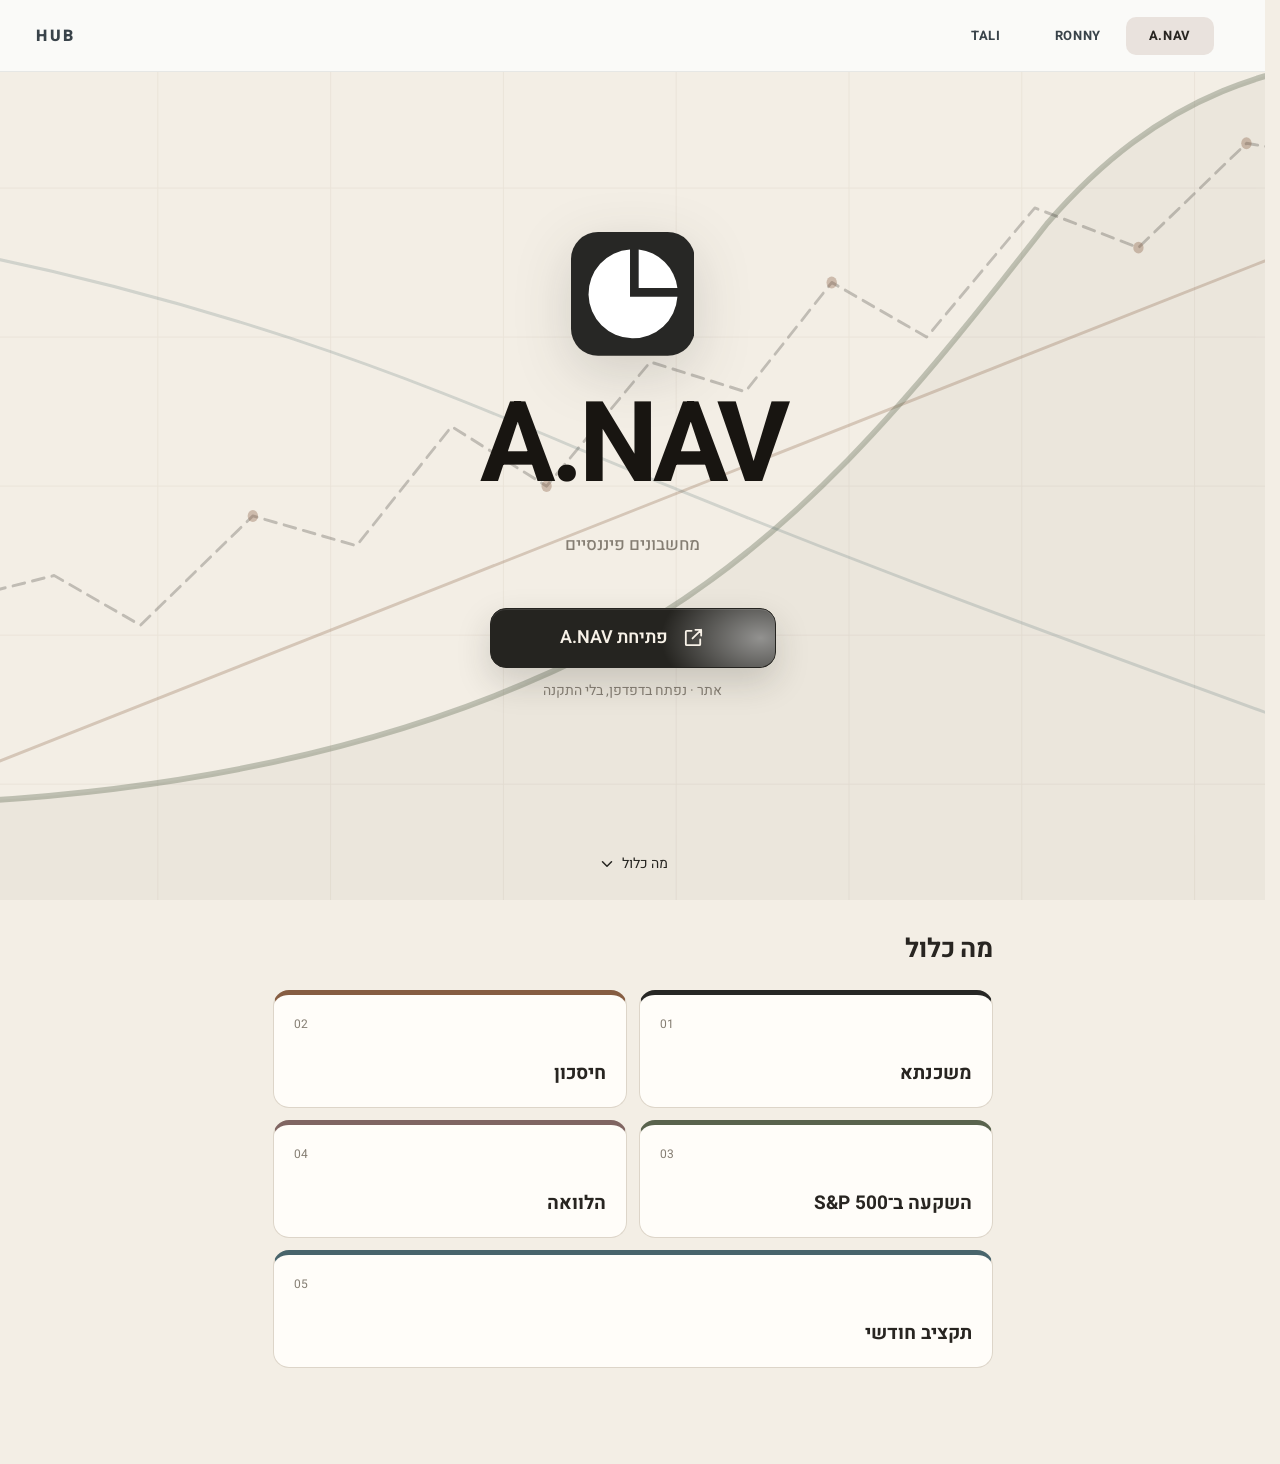
==== commit 58d8fa30: "Desktop vs phone: download/links on desktop, web apps on phones Desktop: TALI keeps its Windows down" ====
--- a/a-nav/index.html
+++ b/a-nav/index.html
@@ -1,9 +1,9 @@
 <!doctype html>
-<html lang="he" dir="rtl"><head><meta charset="utf-8"><meta name="viewport" content="width=device-width,initial-scale=1"><meta name="theme-color" content="#f3eee5"><meta name="description" content="A.NAV — מחשבונים פיננסיים. הורדת קובצי הפרויקט."><title>A.NAV — HUB</title><link rel="preconnect" href="https://fonts.googleapis.com"><link rel="preconnect" href="https://fonts.gstatic.com" crossorigin><link href="https://fonts.googleapis.com/css2?family=Heebo:wght@400;500;600;700;800&amp;display=swap" rel="stylesheet"><link rel="stylesheet" href="../assets/site.css"><script defer src="../assets/navigation.js"></script></head>
+<html lang="he" dir="rtl"><head><meta charset="utf-8"><meta name="viewport" content="width=device-width,initial-scale=1"><meta name="theme-color" content="#f3eee5"><meta name="description" content="A.NAV — מחשבונים פיננסיים. אתר, ובטלפון אפליקציה במסך הבית."><title>A.NAV — HUB</title><link rel="preconnect" href="https://fonts.googleapis.com"><link rel="preconnect" href="https://fonts.gstatic.com" crossorigin><link href="https://fonts.googleapis.com/css2?family=Heebo:wght@400;500;600;700;800&amp;display=swap" rel="stylesheet"><link rel="stylesheet" href="../assets/site.css"><script defer src="../assets/navigation.js"></script><script defer src="../assets/add-home.js"></script></head>
 <body class="product-page anav-page">
   <header class="hub-header"><a class="hub-name" href="../">HUB</a><nav class="hub-tabs" aria-label="מעבר בין מוצרים"><a href="../">TALI</a><a href="../ronny/">RONNY</a><a class="active" href="./" aria-current="page">A.NAV</a></nav></header>
   <div class="brand-background anav-graphs" aria-hidden="true"><svg viewBox="0 0 1600 900" preserveAspectRatio="none"><g class="chart-grid"><path d="M0 150H1600M0 300H1600M0 450H1600M0 600H1600M0 750H1600"/><path d="M200 0V900M400 0V900M600 0V900M800 0V900M1000 0V900M1200 0V900M1400 0V900"/></g><path class="chart-area" d="M-80 770 C260 760 520 700 720 610 C940 510 1090 340 1230 185 C1360 55 1490 20 1680 10 L1680 900 L-80 900 Z"/><path class="chart chart-linear" d="M-80 760 L1680 155"/><path class="chart chart-exponential" d="M-80 770 C260 760 520 700 720 610 C940 510 1090 340 1230 185 C1360 55 1490 20 1680 10"/><path class="chart chart-market" d="M-80 575 L80 540 L180 590 L310 480 L430 510 L540 390 L650 450 L770 325 L880 355 L980 245 L1090 300 L1215 170 L1335 210 L1460 105 L1680 135"/><path class="chart chart-decline" d="M-80 205 C260 260 490 340 680 410 C900 490 1120 565 1680 740"/><g class="chart-points"><circle cx="310" cy="480" r="6"/><circle cx="650" cy="450" r="6"/><circle cx="980" cy="245" r="6"/><circle cx="1335" cy="210" r="6"/><circle cx="1460" cy="105" r="6"/></g></svg></div>
-  <main><section class="product-hero" aria-labelledby="site-title"><div class="product-logo-slot"><span class="product-icon anav-icon" aria-hidden="true"><svg viewBox="0 0 64 64"><rect width="64" height="64" rx="14" fill="#272725"/><path fill="#fff" d="M30.5 9 A23 23 0 1 0 55 33.5 H30.5 Z"/><path fill="#fff" d="M35 9 A23 23 0 0 1 55 29 H35 Z"/></svg></span></div><h1 class="product-name" id="site-title" lang="en" dir="ltr">A.NAV</h1><p class="product-subtitle">מחשבונים פיננסיים</p><div class="download-action"><a class="download-button" href="https://github.com/ofeketz99-sketch/A.NAV/archive/refs/heads/main.zip" rel="noopener"><svg viewBox="0 0 24 24" fill="none" stroke="currentColor" stroke-width="1.9" stroke-linecap="round" stroke-linejoin="round" aria-hidden="true"><path d="M12 3v12m-5-5 5 5 5-5M5 18v3h14v-3"/></svg><span>הורדת A.NAV</span></a><p class="download-meta">קובץ HTML יחיד · ZIP</p></div><a class="scroll-cue" href="#notes"><span>מה כלול</span><svg viewBox="0 0 24 24" fill="none" stroke="currentColor" stroke-width="2" stroke-linecap="round" stroke-linejoin="round" aria-hidden="true"><path d="m6 9 6 6 6-6"/></svg></a></section>
+  <main><section class="product-hero" aria-labelledby="site-title"><div class="product-logo-slot"><span class="product-icon anav-icon" aria-hidden="true"><svg viewBox="0 0 64 64"><rect width="64" height="64" rx="14" fill="#272725"/><path fill="#fff" d="M30.5 9 A23 23 0 1 0 55 33.5 H30.5 Z"/><path fill="#fff" d="M35 9 A23 23 0 0 1 55 29 H35 Z"/></svg></span></div><h1 class="product-name" id="site-title" lang="en" dir="ltr">A.NAV</h1><p class="product-subtitle">מחשבונים פיננסיים</p><div class="download-action"><a class="download-button" href="https://dev--anavfin.netlify.app/" rel="noopener"><svg viewBox="0 0 24 24" fill="none" stroke="currentColor" stroke-width="1.9" stroke-linecap="round" stroke-linejoin="round" aria-hidden="true"><path d="M14 4h6v6M20 4l-9 9M19 14v5a1 1 0 0 1-1 1H5a1 1 0 0 1-1-1V6a1 1 0 0 1 1-1h5"/></svg><span>פתיחת A.NAV</span></a><p class="download-meta for-desktop">אתר · נפתח בדפדפן, בלי התקנה</p><button type="button" class="add-home for-mobile" data-add-home="A.NAV" data-app-url="https://dev--anavfin.netlify.app/"><svg viewBox="0 0 24 24" fill="none" stroke="currentColor" stroke-width="1.9" stroke-linecap="round" stroke-linejoin="round" aria-hidden="true"><rect x="4" y="4" width="16" height="16" rx="4"/><path d="M12 8v8M8 12h8"/></svg><span>הוספה למסך הבית</span></button></div><a class="scroll-cue" href="#notes"><span>מה כלול</span><svg viewBox="0 0 24 24" fill="none" stroke="currentColor" stroke-width="2" stroke-linecap="round" stroke-linejoin="round" aria-hidden="true"><path d="m6 9 6 6 6-6"/></svg></a></section>
     <section class="notes anav-contents" id="notes" aria-labelledby="notes-title"><h2 id="notes-title">מה כלול</h2><div class="calculator-list"><article class="calculator-card" data-tone="mortgage"><span>01</span><h3>משכנתא</h3></article><article class="calculator-card" data-tone="savings"><span>02</span><h3>חיסכון</h3></article><article class="calculator-card" data-tone="index"><span>03</span><h3>השקעה ב־S&amp;P 500</h3></article><article class="calculator-card" data-tone="loan"><span>04</span><h3>הלוואה</h3></article><article class="calculator-card" data-tone="budget"><span>05</span><h3>תקציב חודשי</h3></article></div></section>
   </main>
 </body></html>
--- a/assets/site.css
+++ b/assets/site.css
@@ -55,3 +55,30 @@
  .product-page .product-name{margin-top:10px}
 }
 @media(prefers-reduced-motion:reduce){::view-transition-group(*),::view-transition-old(*),::view-transition-new(*){animation:none!important}}
+
+/* Desktop vs phone. Desktop: TALI is a Windows download, RONNY and A.NAV are links to their sites.
+   Phone (narrow screen or touch-only): all three open as web apps, with "add to home screen". */
+.for-mobile{display:none!important}
+.add-home{display:inline-flex;align-items:center;justify-content:center;gap:10px;width:100%;min-height:52px;padding:0 18px;border:1px solid color-mix(in srgb,var(--button-border) 55%,transparent);border-radius:var(--hub-radius);background:color-mix(in srgb,var(--card) 80%,transparent);color:var(--accent-strong);font:600 16px/1.3 var(--hub-font);cursor:pointer;-webkit-tap-highlight-color:transparent;backdrop-filter:blur(6px)}
+.add-home svg{width:20px;height:20px;flex:none}
+.add-home:active{transform:scale(.98)}
+.add-home:focus-visible{outline:3px solid var(--focus);outline-offset:3px}
+@media (max-width:760px),(hover:none) and (pointer:coarse){
+ .for-desktop{display:none!important}
+ .download-button.for-mobile,.add-home.for-mobile{display:inline-flex!important}
+}
+.add-home-sheet{position:fixed;inset:auto 0 0;width:100%;max-width:520px;margin:0 auto;padding:0;border:0;border-radius:22px 22px 0 0;background:var(--paper);color:var(--ink);font-family:var(--hub-font);direction:rtl;box-shadow:0 -18px 50px rgba(20,24,28,.22)}
+.add-home-sheet[open]{animation:sheet-in .26s cubic-bezier(.2,.8,.3,1)}
+.add-home-sheet::backdrop{background:rgba(20,24,28,.38)}
+.add-home-body{display:flex;flex-direction:column;gap:14px;padding:24px 22px calc(18px + env(safe-area-inset-bottom))}
+.add-home-sheet h2{margin:0;font-size:21px;font-weight:700;color:var(--heading)}
+.add-home-lead{margin:-6px 0 0;color:var(--muted);font-size:15px;line-height:1.55}
+.add-home-sheet ol{margin:0;padding:0;list-style:none;counter-reset:step;display:flex;flex-direction:column;gap:10px}
+.add-home-sheet li{counter-increment:step;display:flex;align-items:center;gap:12px;color:var(--body-ink);font-size:15.5px;line-height:1.5}
+.add-home-sheet li::before{content:counter(step);flex:none;display:grid;place-items:center;width:28px;height:28px;border-radius:50%;background:var(--chip-bg);color:var(--chip-ink);font-size:14px;font-weight:700}
+.add-home-key{display:inline-grid;place-items:center;width:26px;height:26px;margin:0 2px;vertical-align:middle;border:1px solid var(--edge);border-radius:7px;background:var(--card);color:var(--accent-strong)}
+.add-home-key svg{width:16px;height:16px}
+.add-home-sheet .download-button{width:100%;min-height:56px;margin-top:4px}
+.add-home-close{min-height:44px;border:0;background:none;color:var(--muted);font:500 15px var(--hub-font);cursor:pointer}
+@keyframes sheet-in{from{transform:translateY(40px);opacity:0}to{transform:none;opacity:1}}
+@media(prefers-reduced-motion:reduce){.add-home-sheet[open]{animation:none}}
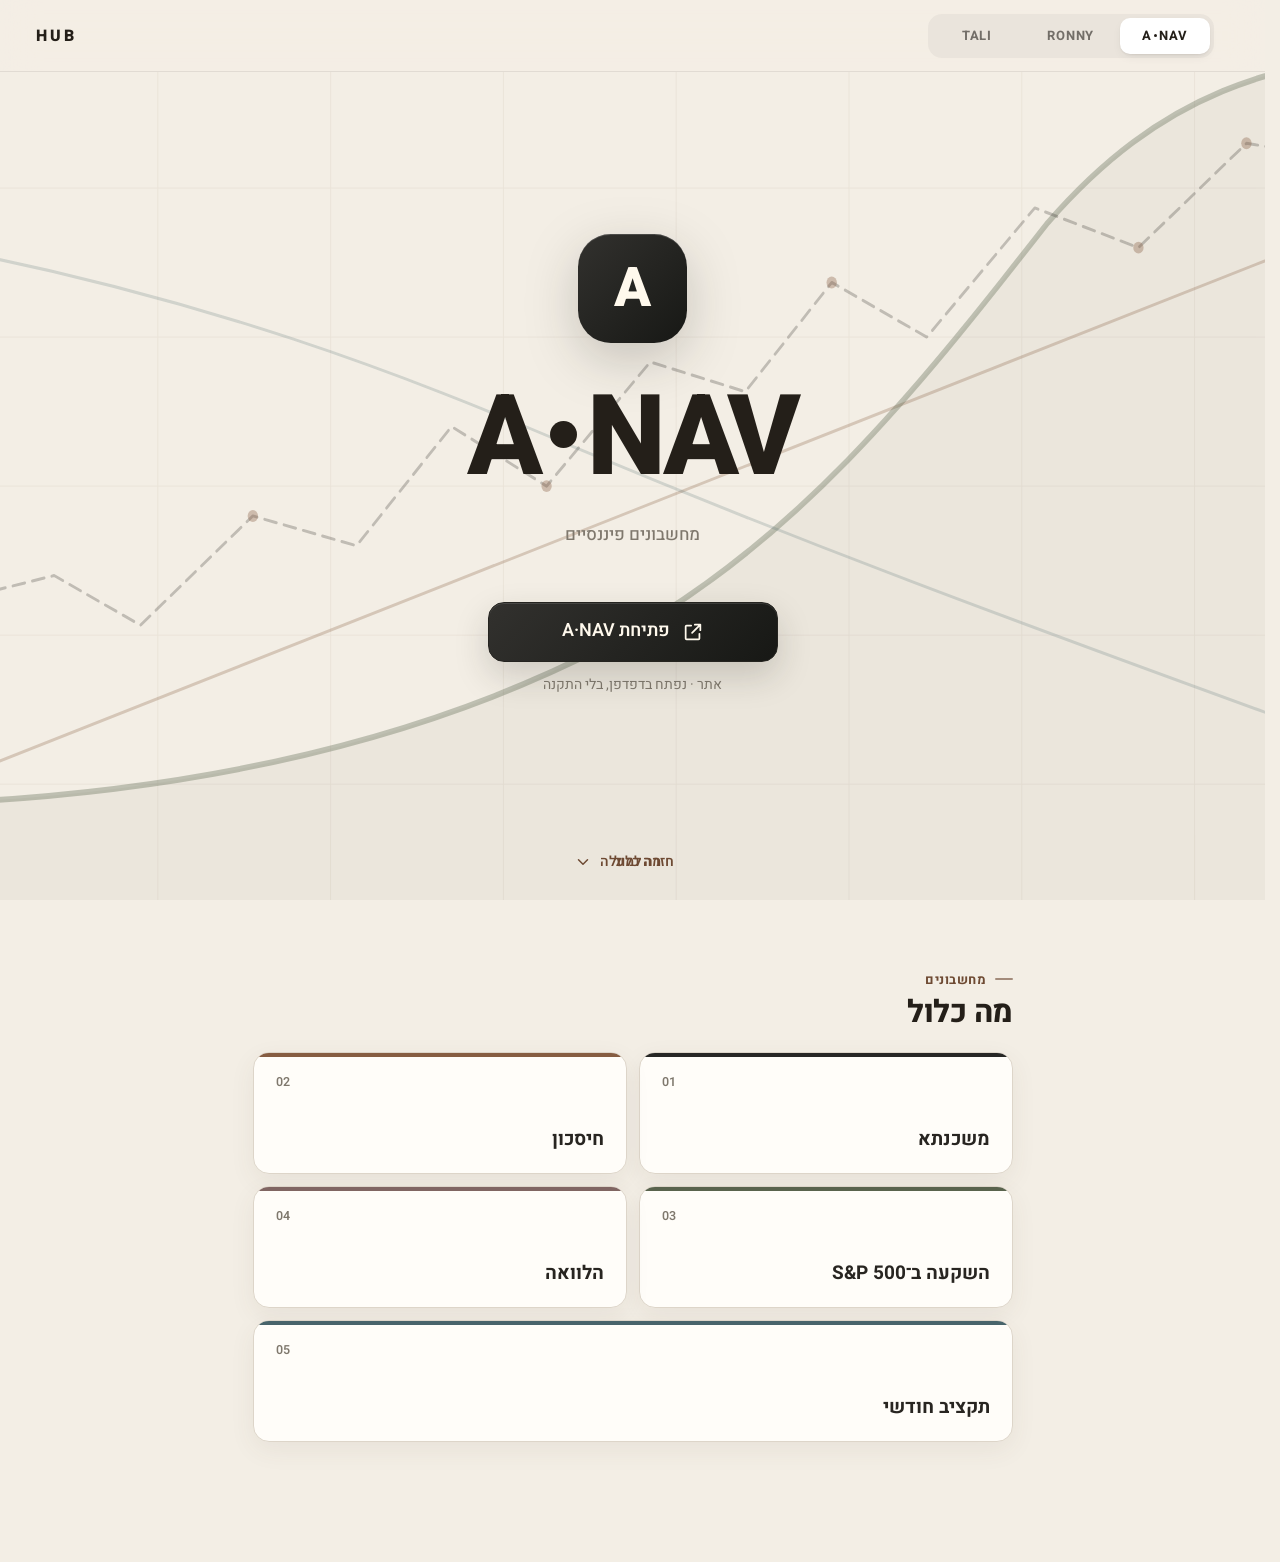
==== commit 24bccf6a: "HUB polish: A·NAV identity, scroll toggle, about sections - A·NAV: replace the pie icon with the app" ====
--- a/a-nav/index.html
+++ b/a-nav/index.html
@@ -1,9 +1,60 @@
 <!doctype html>
-<html lang="he" dir="rtl"><head><meta charset="utf-8"><meta name="viewport" content="width=device-width,initial-scale=1"><meta name="theme-color" content="#f3eee5"><meta name="description" content="A.NAV — מחשבונים פיננסיים. אתר, ובטלפון אפליקציה במסך הבית."><title>A.NAV — HUB</title><link rel="preconnect" href="https://fonts.googleapis.com"><link rel="preconnect" href="https://fonts.gstatic.com" crossorigin><link href="https://fonts.googleapis.com/css2?family=Heebo:wght@400;500;600;700;800&amp;display=swap" rel="stylesheet"><link rel="stylesheet" href="../assets/site.css"><script defer src="../assets/navigation.js"></script><script defer src="../assets/add-home.js"></script></head>
+<html lang="he" dir="rtl">
+<head>
+  <meta charset="utf-8">
+  <meta name="viewport" content="width=device-width,initial-scale=1,viewport-fit=cover">
+  <meta name="theme-color" content="#f3eee5">
+  <meta name="description" content="A·NAV — מחשבונים פיננסיים. אתר, ובטלפון אפליקציה במסך הבית.">
+  <meta property="og:type" content="website">
+  <meta property="og:title" content="A·NAV — HUB">
+  <meta property="og:description" content="מחשבונים פיננסיים.">
+  <title>A·NAV — HUB</title>
+  <link rel="icon" href="../assets/anav-icon.svg" type="image/svg+xml">
+  <link rel="preconnect" href="https://fonts.googleapis.com">
+  <link rel="preconnect" href="https://fonts.gstatic.com" crossorigin>
+  <link href="https://fonts.googleapis.com/css2?family=Heebo:wght@100..900&amp;display=swap" rel="stylesheet">
+  <link rel="stylesheet" href="../assets/site.css">
+  <script defer src="../assets/navigation.js"></script>
+  <script defer src="../assets/add-home.js"></script>
+  <script defer src="../assets/interactions.js"></script>
+</head>
 <body class="product-page anav-page">
-  <header class="hub-header"><a class="hub-name" href="../">HUB</a><nav class="hub-tabs" aria-label="מעבר בין מוצרים"><a href="../">TALI</a><a href="../ronny/">RONNY</a><a class="active" href="./" aria-current="page">A.NAV</a></nav></header>
-  <div class="brand-background anav-graphs" aria-hidden="true"><svg viewBox="0 0 1600 900" preserveAspectRatio="none"><g class="chart-grid"><path d="M0 150H1600M0 300H1600M0 450H1600M0 600H1600M0 750H1600"/><path d="M200 0V900M400 0V900M600 0V900M800 0V900M1000 0V900M1200 0V900M1400 0V900"/></g><path class="chart-area" d="M-80 770 C260 760 520 700 720 610 C940 510 1090 340 1230 185 C1360 55 1490 20 1680 10 L1680 900 L-80 900 Z"/><path class="chart chart-linear" d="M-80 760 L1680 155"/><path class="chart chart-exponential" d="M-80 770 C260 760 520 700 720 610 C940 510 1090 340 1230 185 C1360 55 1490 20 1680 10"/><path class="chart chart-market" d="M-80 575 L80 540 L180 590 L310 480 L430 510 L540 390 L650 450 L770 325 L880 355 L980 245 L1090 300 L1215 170 L1335 210 L1460 105 L1680 135"/><path class="chart chart-decline" d="M-80 205 C260 260 490 340 680 410 C900 490 1120 565 1680 740"/><g class="chart-points"><circle cx="310" cy="480" r="6"/><circle cx="650" cy="450" r="6"/><circle cx="980" cy="245" r="6"/><circle cx="1335" cy="210" r="6"/><circle cx="1460" cy="105" r="6"/></g></svg></div>
-  <main><section class="product-hero" aria-labelledby="site-title"><div class="product-logo-slot"><span class="product-icon anav-icon" aria-hidden="true"><svg viewBox="0 0 64 64"><rect width="64" height="64" rx="14" fill="#272725"/><path fill="#fff" d="M30.5 9 A23 23 0 1 0 55 33.5 H30.5 Z"/><path fill="#fff" d="M35 9 A23 23 0 0 1 55 29 H35 Z"/></svg></span></div><h1 class="product-name" id="site-title" lang="en" dir="ltr">A.NAV</h1><p class="product-subtitle">מחשבונים פיננסיים</p><div class="download-action"><a class="download-button" href="https://dev--anavfin.netlify.app/" rel="noopener"><svg viewBox="0 0 24 24" fill="none" stroke="currentColor" stroke-width="1.9" stroke-linecap="round" stroke-linejoin="round" aria-hidden="true"><path d="M14 4h6v6M20 4l-9 9M19 14v5a1 1 0 0 1-1 1H5a1 1 0 0 1-1-1V6a1 1 0 0 1 1-1h5"/></svg><span>פתיחת A.NAV</span></a><p class="download-meta for-desktop">אתר · נפתח בדפדפן, בלי התקנה</p><button type="button" class="add-home for-mobile" data-add-home="A.NAV" data-app-url="https://dev--anavfin.netlify.app/"><svg viewBox="0 0 24 24" fill="none" stroke="currentColor" stroke-width="1.9" stroke-linecap="round" stroke-linejoin="round" aria-hidden="true"><rect x="4" y="4" width="16" height="16" rx="4"/><path d="M12 8v8M8 12h8"/></svg><span>הוספה למסך הבית</span></button></div><a class="scroll-cue" href="#notes"><span>מה כלול</span><svg viewBox="0 0 24 24" fill="none" stroke="currentColor" stroke-width="2" stroke-linecap="round" stroke-linejoin="round" aria-hidden="true"><path d="m6 9 6 6 6-6"/></svg></a></section>
-    <section class="notes anav-contents" id="notes" aria-labelledby="notes-title"><h2 id="notes-title">מה כלול</h2><div class="calculator-list"><article class="calculator-card" data-tone="mortgage"><span>01</span><h3>משכנתא</h3></article><article class="calculator-card" data-tone="savings"><span>02</span><h3>חיסכון</h3></article><article class="calculator-card" data-tone="index"><span>03</span><h3>השקעה ב־S&amp;P 500</h3></article><article class="calculator-card" data-tone="loan"><span>04</span><h3>הלוואה</h3></article><article class="calculator-card" data-tone="budget"><span>05</span><h3>תקציב חודשי</h3></article></div></section>
+  <a class="skip-link" href="#content">דלג לתוכן</a>
+  <header class="hub-header">
+    <a class="hub-name" href="../">HUB</a>
+    <nav class="hub-tabs" aria-label="מעבר בין מוצרים">
+      <a href="../">TALI</a>
+      <a href="../ronny/">RONNY</a>
+      <a class="active" href="./" aria-current="page" aria-label="A.NAV">A<span class="tab-dot" aria-hidden="true"></span>NAV</a>
+    </nav>
+  </header>
+  <div class="brand-background anav-graphs" aria-hidden="true"><svg viewBox="0 0 1600 900" preserveAspectRatio="none" focusable="false"><g class="chart-grid"><path d="M0 150H1600M0 300H1600M0 450H1600M0 600H1600M0 750H1600"/><path d="M200 0V900M400 0V900M600 0V900M800 0V900M1000 0V900M1200 0V900M1400 0V900"/></g><path class="chart-area" d="M-80 770 C260 760 520 700 720 610 C940 510 1090 340 1230 185 C1360 55 1490 20 1680 10 L1680 900 L-80 900 Z"/><path class="chart chart-linear" d="M-80 760 L1680 155"/><path class="chart chart-exponential" d="M-80 770 C260 760 520 700 720 610 C940 510 1090 340 1230 185 C1360 55 1490 20 1680 10"/><path class="chart chart-market" d="M-80 575 L80 540 L180 590 L310 480 L430 510 L540 390 L650 450 L770 325 L880 355 L980 245 L1090 300 L1215 170 L1335 210 L1460 105 L1680 135"/><path class="chart chart-decline" d="M-80 205 C260 260 490 340 680 410 C900 490 1120 565 1680 740"/><g class="chart-points"><circle cx="310" cy="480" r="6"/><circle cx="650" cy="450" r="6"/><circle cx="980" cy="245" r="6"/><circle cx="1335" cy="210" r="6"/><circle cx="1460" cy="105" r="6"/></g></svg></div>
+
+  <main id="content" tabindex="-1">
+    <section class="product-hero" aria-labelledby="site-title">
+      <div class="product-logo-slot"><span class="product-icon anav-icon" aria-hidden="true"><span class="anav-monogram" lang="en">A</span></span></div>
+      <h1 class="product-name anav-wordmark" id="site-title" lang="en" dir="ltr" aria-label="A.NAV">A<span class="brand-dot" aria-hidden="true"></span>NAV</h1>
+      <p class="product-subtitle">מחשבונים פיננסיים</p>
+      <div class="download-action">
+        <a class="download-button" href="https://dev--anavfin.netlify.app/" rel="noopener"><svg viewBox="0 0 24 24" fill="none" stroke="currentColor" stroke-width="1.9" stroke-linecap="round" stroke-linejoin="round" aria-hidden="true"><path d="M14 4h6v6M20 4l-9 9M19 14v5a1 1 0 0 1-1 1H5a1 1 0 0 1-1-1V6a1 1 0 0 1 1-1h5"/></svg><span>פתיחת A·NAV</span></a>
+        <p class="download-meta for-desktop">אתר · נפתח בדפדפן, בלי התקנה</p>
+        <button type="button" class="add-home for-mobile" data-add-home="A·NAV" data-app-url="https://dev--anavfin.netlify.app/"><svg viewBox="0 0 24 24" fill="none" stroke="currentColor" stroke-width="1.9" stroke-linecap="round" stroke-linejoin="round" aria-hidden="true"><rect x="4" y="4" width="16" height="16" rx="4"/><path d="M12 8v8M8 12h8"/></svg><span>הוספה למסך הבית</span></button>
+      </div>
+      <a class="scroll-cue" href="#notes"><span class="cue-label"><span class="cue-down">מה כלול</span><span class="cue-up" aria-hidden="true">חזרה למעלה</span></span><span class="cue-icon" aria-hidden="true"><svg viewBox="0 0 24 24" fill="none" stroke="currentColor" stroke-width="2" stroke-linecap="round" stroke-linejoin="round"><path d="m6 9 6 6 6-6"/></svg></span></a>
+    </section>
+
+    <!-- אודות A·NAV: יתווסף בהמשך. כשיש טקסט, להעתיק את מבנה <section class="section about"> מעמוד RONNY. -->
+
+    <section class="section notes anav-contents" id="notes" aria-labelledby="notes-title">
+      <header class="section-head"><p class="eyebrow">מחשבונים</p><h2 id="notes-title">מה כלול</h2></header>
+      <div class="calculator-list">
+        <article class="calculator-card" data-tone="mortgage"><span>01</span><h3>משכנתא</h3></article>
+        <article class="calculator-card" data-tone="savings"><span>02</span><h3>חיסכון</h3></article>
+        <article class="calculator-card" data-tone="index"><span>03</span><h3>השקעה ב־S&amp;P 500</h3></article>
+        <article class="calculator-card" data-tone="loan"><span>04</span><h3>הלוואה</h3></article>
+        <article class="calculator-card" data-tone="budget"><span>05</span><h3>תקציב חודשי</h3></article>
+      </div>
+    </section>
   </main>
-</body></html>
+</body>
+</html>
--- a/assets/site.css
+++ b/assets/site.css
@@ -1,76 +1,224 @@
-:root{font-synthesis:none}*{box-sizing:border-box}html{scroll-behavior:smooth}body{margin:0;min-width:280px;overflow-x:hidden}a{color:inherit}.hub-header{position:fixed;inset:0 0 auto;z-index:50;height:72px;display:flex;align-items:center;justify-content:space-between;padding:0 clamp(18px,4vw,56px);border-bottom:1px solid var(--edge);background:color-mix(in srgb,var(--paper) 88%,transparent);backdrop-filter:blur(16px);direction:ltr}.hub-name{font-family:inherit;font-size:16px;font-weight:800;line-height:1;letter-spacing:.16em;text-decoration:none}.hub-tabs{display:flex;align-items:center;gap:6px}.hub-tabs a{min-width:84px;padding:11px 16px;border-radius:11px;text-align:center;text-decoration:none;font-family:inherit;font-size:13px;font-weight:700;line-height:1;letter-spacing:.05em;transition:background .18s,color .18s}.hub-tabs a:hover{background:var(--nav-hover)}.hub-tabs a.active{background:var(--nav-active);color:var(--nav-active-ink)}.brand-background{position:fixed;inset:72px 0 0;z-index:-1;overflow:hidden;pointer-events:none}.product-hero{position:relative;display:flex;flex-direction:column;align-items:center;justify-content:center;min-height:100vh;min-height:100dvh;padding:112px 20px 84px;text-align:center}.product-icon{width:clamp(104px,14vmin,150px);height:clamp(104px,14vmin,150px);display:grid;place-items:center;flex:none}.product-icon img,.product-icon svg{display:block;width:100%;height:100%;object-fit:contain}.product-name{margin:22px 0 0;padding-inline:.08em;direction:ltr;font-size:clamp(76px,14vmin,128px);line-height:1;letter-spacing:-.05em}.product-name span{color:var(--name-dot)}.product-subtitle{margin:16px 0 0;color:var(--muted);font-size:17px;line-height:1.6}.download-action{display:flex;flex-direction:column;align-items:center;gap:14px;margin-top:clamp(34px,7vh,72px)}.download-button{position:relative;overflow:hidden;isolation:isolate;display:inline-flex;align-items:center;justify-content:center;gap:14px;min-width:286px;min-height:62px;padding-inline:32px;border:1px solid var(--button-border);border-radius:var(--button-radius);background:var(--button-bg);box-shadow:var(--button-shadow);color:var(--button-ink);font:inherit;font-size:18px;font-weight:650;text-decoration:none;transition:transform .22s cubic-bezier(.34,1.45,.5,1),box-shadow .22s ease}.download-button::before{content:"";position:absolute;z-index:-1;inset-block:-60%;inset-inline-start:-30%;width:70%;border-radius:50%;background:radial-gradient(closest-side,rgba(255,255,255,.5),rgba(255,255,255,0));transition:transform .9s ease}.download-button svg{width:23px;height:23px;flex:none}.download-button:hover{transform:translateY(-3px);box-shadow:var(--button-shadow-hover)}.download-button:hover::before{transform:translateX(120%)}.download-button:active{transform:scale(.97)}.download-button:focus-visible,.scroll-cue:focus-visible,.hub-tabs a:focus-visible{outline:3px solid var(--focus);outline-offset:3px}.download-meta{margin:0;color:var(--muted);font-size:14px}.scroll-cue{position:absolute;inset-inline:0;bottom:22px;margin-inline:auto;width:fit-content;display:inline-flex;align-items:center;gap:6px;padding:8px 14px;border-radius:999px;color:var(--accent-strong);font-size:14px;text-decoration:none}.scroll-cue svg{width:18px;height:18px;animation:nudge 2.4s ease-in-out infinite}.notes{width:min(100% - 40px,720px);margin:0 auto;padding:30px 0 96px}.notes>h2{margin:0 0 22px;font-size:26px;font-weight:650;letter-spacing:-.01em;color:var(--heading)}.note{margin:0 0 14px;padding:20px 24px 18px;background:var(--card);border:1px solid var(--edge);border-radius:var(--card-radius);box-shadow:var(--card-shadow);backdrop-filter:blur(6px)}.note header{display:flex;align-items:baseline;gap:12px;flex-wrap:wrap}.note .ver{padding:2px 11px;border-radius:999px;background:var(--chip-bg);color:var(--chip-ink);font-size:14px;font-weight:650;direction:ltr}.note h3{margin:0;font-size:18px;font-weight:650;line-height:1.5}.note time{margin-inline-start:auto;color:var(--muted);font-size:13px;direction:ltr}.note ul{margin:12px 0 0;padding:0;list-style:none}.note li{position:relative;margin:0 0 9px;padding-inline-start:18px;line-height:1.75;color:var(--body-ink);font-size:15.5px}.note li::before{content:"";position:absolute;inset-inline-start:0;top:.78em;width:7px;height:7px;border-radius:50%;background:var(--accent)}.note li strong{color:var(--ink);font-weight:650}.note code{padding:1px 6px;border-radius:6px;background:var(--code-bg);font-size:.9em;direction:ltr;unicode-bidi:isolate}.tali-page{--paper:#f5f6f4;--ink:#25353f;--muted:#6f808a;--accent:#6cb8e6;--accent-strong:#3f7ea6;--edge:#d6e6f1;--card:rgba(255,255,255,.78);--heading:#284557;--body-ink:#3a4b55;--chip-bg:#d9eef9;--chip-ink:#1f5675;--code-bg:#eef3f6;--focus:rgba(66,126,164,.45);--nav-hover:#eaf3f8;--nav-active:#d7ebf7;--nav-active-ink:#284557;--button-border:#7db4d3;--button-radius:18px;--button-bg:linear-gradient(150deg,#a9d9f1 0%,#82c2e6 53%,#72b3dc 100%);--button-ink:#1c4b65;--button-shadow:0 14px 34px rgba(79,146,187,.22),inset 0 1px rgba(255,255,255,.5);--button-shadow-hover:0 20px 40px rgba(79,146,187,.28),inset 0 1px rgba(255,255,255,.5);--card-radius:18px;--card-shadow:0 10px 30px rgba(79,130,165,.07);font-family:"Heebo","Noto Sans Hebrew","Segoe UI",Arial,sans-serif;color:var(--ink);background:var(--paper)}.tali-icon{filter:drop-shadow(0 12px 24px rgba(72,139,183,.16))}.tali-page .product-name{color:#284557}.tali-waves{background:radial-gradient(ellipse 55% 60% at 50% 38%,#fefefd 0%,#f9faf8 60%,transparent 100%),#f5f6f4}.tali-waves svg{position:absolute;inset:-4%;width:108%;height:108%;opacity:.92;filter:saturate(.86);animation:waves-drift 28s ease-in-out infinite alternate}.tali-waves .wave{transform-box:fill-box;transform-origin:center;fill:var(--accent)}.tali-waves .wave-a{opacity:.22;animation:wave-a 14s ease-in-out infinite alternate}.tali-waves .wave-b{opacity:.11;animation:wave-b 18s ease-in-out infinite alternate}.tali-waves .wave-c{opacity:.16;animation:wave-c 22s ease-in-out infinite alternate}.tali-waves .wave-d{opacity:.08;animation:wave-d 26s ease-in-out infinite alternate}.ronny-page{--paper:#f6f0e5;--ink:#344036;--muted:#807d71;--accent:#66866d;--accent-strong:#476e56;--edge:#e5dac7;--card:rgba(255,250,242,.92);--heading:#3e5146;--body-ink:#515c52;--chip-bg:#e0e6d9;--chip-ink:#476e56;--code-bg:#eee8da;--focus:rgba(71,112,90,.4);--nav-hover:#ece5d8;--nav-active:#3e5146;--nav-active-ink:#fffaf2;--button-border:#55745e;--button-radius:12px;--button-bg:linear-gradient(150deg,#77927b,#55745e);--button-ink:#fffdf8;--button-shadow:0 14px 34px rgba(68,81,70,.2),inset 0 1px rgba(255,255,255,.18);--button-shadow-hover:0 20px 40px rgba(68,81,70,.28),inset 0 1px rgba(255,255,255,.2);--card-radius:14px;--card-shadow:0 8px 26px rgba(68,56,36,.09);--name-dot:#9fbbc1;font-family:"Heebo","Noto Sans Hebrew","Segoe UI",Arial,sans-serif;color:var(--ink);background:var(--paper)}.ronny-page .product-name{color:#3e5146}.ronny-icon-wrap{padding:6px;border-radius:23%;background:linear-gradient(160deg,#4a5c4f,#34483d);box-shadow:0 12px 30px rgba(62,81,70,.16)}.ronny-map{background:#f6f0e5}.ronny-map svg{position:absolute;width:110%;height:110%;inset:-5%;fill:none;stroke:#809181;stroke-width:2;opacity:.18}.ronny-map .route{stroke:#476e56;stroke-width:6;stroke-dasharray:18 16;opacity:.7}.ronny-map circle{fill:#476e56;stroke:none}.anav-page{--paper:#f3eee5;--ink:#282521;--muted:#857e73;--accent:#865d42;--accent-strong:#252420;--edge:#ddd5c9;--card:rgba(255,253,249,.92);--heading:#282521;--body-ink:#4f4a42;--chip-bg:#efe0d2;--chip-ink:#865d42;--code-bg:#eae4db;--focus:rgba(134,93,66,.35);--nav-hover:#e9e5dd;--nav-active:#252420;--nav-active-ink:#f8f2e8;--button-border:#252420;--button-radius:14px;--button-bg:#252420;--button-ink:#f8f2e8;--button-shadow:0 14px 34px rgba(40,37,33,.18),inset 0 1px rgba(255,255,255,.12);--button-shadow-hover:0 20px 42px rgba(40,37,33,.26),inset 0 1px rgba(255,255,255,.14);--card-radius:22px;--card-shadow:0 8px 26px rgba(91,75,53,.07);font-family:"Heebo","Noto Sans Hebrew","Segoe UI",Arial,sans-serif;color:var(--ink);background:var(--paper)}.anav-page .product-name{color:#181511}.anav-icon{filter:drop-shadow(0 16px 28px rgba(40,37,33,.16))}.anav-graphs{background:#f3eee5}.anav-graphs svg{position:absolute;inset:-4%;width:108%;height:108%;overflow:visible;animation:graph-drift 24s ease-in-out infinite alternate}.anav-graphs .chart-grid{fill:none;stroke:#d0c4b4;stroke-width:1;opacity:.26}.anav-graphs .chart{fill:none;stroke-linecap:round;stroke-linejoin:round}.anav-graphs .chart-linear{stroke:#865d42;stroke-width:3;opacity:.28}.anav-graphs .chart-exponential{stroke:#59634d;stroke-width:6;opacity:.34}.anav-graphs .chart-market{stroke:#282521;stroke-width:3;opacity:.25;stroke-dasharray:14 9;animation:market-flow 18s linear infinite}.anav-graphs .chart-decline{stroke:#48646b;stroke-width:3;opacity:.2}.anav-graphs .chart-area{fill:#59634d;opacity:.055}.anav-graphs .chart-points{fill:#865d42;opacity:.35}@keyframes graph-drift{from{transform:translate3d(-1.2%,.8%,0) scale(1.015)}to{transform:translate3d(1.3%,-1%,0) scale(1.035)}}@keyframes market-flow{to{stroke-dashoffset:-230}}.calculator-list{display:grid;grid-template-columns:repeat(2,1fr);gap:12px}.calculator-card{min-height:118px;padding:20px;border:1px solid var(--edge);border-radius:16px;background:#fffdf9;display:flex;flex-direction:column;justify-content:space-between}.calculator-card span{font-size:12px;color:var(--muted);direction:ltr}.calculator-card h3{margin:20px 0 0;font-size:19px}.calculator-card[data-tone=mortgage]{border-top:5px solid #272725}.calculator-card[data-tone=savings]{border-top:5px solid #865d42}.calculator-card[data-tone=index]{border-top:5px solid #59634d}.calculator-card[data-tone=loan]{border-top:5px solid #806562}.calculator-card[data-tone=budget]{border-top:5px solid #48646b}.calculator-card:last-child{grid-column:1/-1}@keyframes wave-a{to{transform:translate3d(6%,-3.5%,0) scale(1.055)}}@keyframes wave-b{to{transform:translate3d(-5.2%,3.2%,0) scale(1.045)}}@keyframes wave-c{to{transform:translate3d(4.5%,4%,0) scale(1.052)}}@keyframes wave-d{to{transform:translate3d(-4%,-2.8%,0) scale(1.04)}}@keyframes waves-drift{from{transform:translate3d(-.8%,-.5%,0) scale(1.01)}to{transform:translate3d(1.2%,.8%,0) scale(1.035)}}@keyframes rise-spring{from{opacity:0;transform:translateY(22px) scale(.92)}to{opacity:1;transform:none}}@keyframes float{to{transform:translateY(-7px)}}@keyframes nudge{50%{transform:translateY(4px)}}@media(max-width:620px){.hub-header{height:auto;min-height:70px;padding:10px 14px;gap:10px}.hub-tabs{gap:2px}.hub-tabs a{min-width:0;padding:10px 11px;font-size:12px}.brand-background{inset:70px 0 0}.product-hero{padding-top:105px}.product-name{font-size:clamp(68px,22vw,96px)}.product-subtitle{font-size:16px}.download-button{min-width:min(100%,286px)}.note{padding:18px 18px 14px}.note time{margin-inline-start:0}.calculator-list{grid-template-columns:1fr}.calculator-card:last-child{grid-column:auto}}@media(prefers-reduced-motion:reduce){html{scroll-behavior:auto}*,*::before,*::after{animation:none!important;transition:none!important}}
-
-
-/* HUB shared design system: geometry is independent of the active product. */
+/* HUB — shared stylesheet for TALI, RONNY and A·NAV.
+   Geometry and motion are shared; each product only sets colour tokens (see "Product themes"). */
+
+/* ───────── Tokens ───────── */
 :root{
  --hub-font:"Heebo","Noto Sans Hebrew","Segoe UI",Arial,sans-serif;
  --hub-header-height:72px;
- --hub-logo-size:clamp(82px,16vmin,148px);
- --hub-title-size:clamp(50px,13vmin,112px);
- --hub-hero-gap:clamp(20px,4vh,44px);
- --hub-button-width:286px;
+ --hub-logo-size:clamp(84px,16vmin,148px);
+ --hub-title-size:clamp(52px,13vmin,112px);
+ --hub-hero-gap:clamp(22px,4.4vh,46px);
+ --hub-button-width:290px;
  --hub-radius:16px;
-}
-html{scrollbar-gutter:stable;scroll-padding-top:calc(var(--hub-header-height) + 16px)}
-body.product-page{font-family:var(--hub-font);-webkit-font-smoothing:antialiased;isolation:isolate}
-.hub-header{height:var(--hub-header-height);min-height:var(--hub-header-height);padding:0 clamp(14px,4vw,56px);gap:10px;color:#39434a;background:rgba(250,250,248,.97);border-bottom:1px solid rgba(64,72,78,.11);backdrop-filter:blur(16px)}
-.hub-name{font:800 16px/1 var(--hub-font);letter-spacing:.16em;flex:none}
-.hub-tabs{display:grid;grid-template-columns:repeat(3,minmax(0,1fr));gap:4px;max-width:100%}
-.hub-tabs a{display:grid;place-items:center;width:88px;min-width:0;height:38px;padding:0 8px;font:700 13px/1 var(--hub-font);letter-spacing:.05em;border-radius:10px;white-space:nowrap}
-.hub-tabs a:hover{background:#eaece9}
-.hub-tabs a.active{background:color-mix(in srgb,var(--accent) 18%,#fff);color:var(--heading)}
-.brand-background{inset:var(--hub-header-height) 0 0;view-transition-name:hub-background}
-.product-hero{min-height:100vh;min-height:100svh;padding:calc(var(--hub-header-height) + 24px) 20px 72px;display:flex;flex-direction:column;justify-content:center;align-items:center;gap:0}
+ --hub-content:760px;
+ --ease-out:cubic-bezier(.22,.8,.24,1);
+ --ease-spring:cubic-bezier(.34,1.42,.5,1);
+ font-synthesis:none;
+ -webkit-text-size-adjust:100%;
+ text-size-adjust:100%;
+}
+
+/* ───────── Base ───────── */
+*,*::before,*::after{box-sizing:border-box}
+html{scroll-behavior:smooth;scrollbar-gutter:stable;scroll-padding-top:calc(var(--hub-header-height) + 20px)}
+body{margin:0;min-width:300px;overflow-x:hidden}
+body.product-page{font-family:var(--hub-font);color:var(--ink);background:var(--paper);-webkit-font-smoothing:antialiased;-moz-osx-font-smoothing:grayscale;text-rendering:optimizeLegibility;isolation:isolate;transition:background-color .35s ease,color .35s ease}
+a{color:inherit}
+img,svg{display:block}
+h1,h2,h3{text-wrap:balance}
+p,li{text-wrap:pretty}
+::selection{background:color-mix(in srgb,var(--accent) 30%,transparent);color:var(--ink)}
+:focus-visible{outline:3px solid var(--focus);outline-offset:3px}
+
+.skip-link{position:fixed;top:10px;inset-inline-start:10px;z-index:100;padding:10px 16px;border-radius:10px;background:var(--ink);color:var(--paper);font:600 14px/1 var(--hub-font);text-decoration:none;transform:translateY(-160%);transition:transform .2s var(--ease-out)}
+.skip-link:focus-visible{transform:none}
+
+/* ───────── Header ───────── */
+.hub-header{position:fixed;inset:0 0 auto;z-index:50;height:var(--hub-header-height);display:flex;align-items:center;justify-content:space-between;gap:12px;padding:0 clamp(14px,4vw,56px);direction:ltr;color:#39434a;background:color-mix(in srgb,var(--paper) 84%,transparent);-webkit-backdrop-filter:saturate(1.4) blur(18px);backdrop-filter:saturate(1.4) blur(18px);border-bottom:1px solid color-mix(in srgb,var(--ink) 9%,transparent);transition:background-color .35s ease,box-shadow .35s ease,border-color .35s ease}
+html.is-scrolled .hub-header{box-shadow:0 10px 30px -18px color-mix(in srgb,var(--ink) 40%,transparent)}
+.hub-name{flex:none;font:800 16px/1 var(--hub-font);letter-spacing:.18em;text-decoration:none;color:var(--heading);transition:opacity .2s}
+.hub-name:hover{opacity:.7}
+.hub-tabs{position:relative;display:grid;grid-template-columns:repeat(3,minmax(0,1fr));gap:4px;max-width:100%;padding:4px;border-radius:14px;background:color-mix(in srgb,var(--ink) 4.5%,transparent)}
+.hub-tabs a{position:relative;z-index:1;display:flex;align-items:center;justify-content:center;width:90px;min-width:0;height:36px;padding:0 8px;border-radius:10px;font:700 13px/1 var(--hub-font);letter-spacing:.06em;white-space:nowrap;text-decoration:none;color:color-mix(in srgb,var(--ink) 62%,transparent);transition:color .25s ease,background-color .25s ease}
+.hub-tabs a:hover{color:var(--ink)}
+.hub-tabs a.active{color:var(--heading);background:#fff;box-shadow:0 1px 2px rgba(0,0,0,.06),0 4px 12px -4px rgba(0,0,0,.12)}
+.hub-tabs .tab-dot{display:inline-block;width:.3em;height:.3em;margin:0 .12em;border-radius:50%;background:currentColor;vertical-align:.18em}
+/* Sliding indicator (added by assets/interactions.js; without JS the active tab keeps its own background). */
+.hub-tabs-indicator{position:absolute;z-index:0;top:4px;left:0;height:36px;width:var(--w,0);border-radius:10px;background:#fff;box-shadow:0 1px 2px rgba(0,0,0,.06),0 4px 12px -4px rgba(0,0,0,.12);transform:translateX(var(--x,0));opacity:0;pointer-events:none}
+.hub-tabs.has-indicator .hub-tabs-indicator{opacity:1}
+.hub-tabs.has-indicator a.active{background:transparent;box-shadow:none}
+.hub-tabs.is-ready .hub-tabs-indicator{transition:transform .5s var(--ease-spring),width .5s var(--ease-spring)}
+
+/* ───────── Product background ───────── */
+.brand-background{position:fixed;inset:var(--hub-header-height) 0 0;z-index:-1;overflow:hidden;pointer-events:none;view-transition-name:hub-background}
+
+/* ───────── Hero ───────── */
+.product-hero{position:relative;display:flex;flex-direction:column;align-items:center;justify-content:center;min-height:100vh;min-height:100svh;padding:calc(var(--hub-header-height) + 24px) 20px 84px;text-align:center}
 .product-logo-slot{display:grid;place-items:center;width:var(--hub-logo-size);height:var(--hub-logo-size);flex:none;view-transition-name:hub-logo}
-.product-icon{width:86%;height:86%;display:grid;place-items:center;flex:none;animation:none}
+.product-icon{width:86%;height:86%;display:grid;place-items:center;flex:none}
 .product-logo-slot .tali-icon{width:100%;height:100%;object-fit:contain}
-.product-icon img,.product-icon svg{display:block;width:100%;height:100%;min-width:0;min-height:0;object-fit:contain}
-.product-page .product-name{width:100%;font-family:var(--hub-font);font-size:var(--hub-title-size);font-weight:700;letter-spacing:-.045em;line-height:1.12;margin:18px 0 0;padding:0;white-space:nowrap;view-transition-name:hub-title}
-.product-page .product-subtitle{display:grid;place-items:center;width:min(100%,520px);height:3.2em;margin:8px 0 0;font-family:var(--hub-font);font-size:17px;font-weight:500;letter-spacing:0;line-height:1.6;view-transition-name:hub-subtitle}
-.download-action{width:min(100%,var(--hub-button-width));margin-top:var(--hub-hero-gap);gap:12px;view-transition-name:hub-download}
-.download-button{width:100%;min-width:0;min-height:60px;padding:0 20px;border-radius:var(--hub-radius);font:600 18px/1.35 var(--hub-font)}
-.download-meta{min-height:22px;font:400 14px/22px var(--hub-font)}
-.scroll-cue{bottom:18px;width:120px;justify-content:center;view-transition-name:hub-cue}
-.note,.calculator-card{border-radius:var(--hub-radius)}
-.notes>h2,.note h3,.calculator-card h3{font-weight:700}
-/* Crossfade product visuals without translating or scaling the shared shell. */
-::view-transition-old(root){animation:none;opacity:0}
-::view-transition-new(root){animation:none}
-::view-transition-group(*){animation-duration:200ms;animation-timing-function:ease}
-::view-transition-old(hub-background),::view-transition-old(hub-logo),::view-transition-old(hub-title),::view-transition-old(hub-subtitle),::view-transition-old(hub-download),::view-transition-old(hub-cue){animation:hub-fade-out 200ms ease both}
-::view-transition-new(hub-background),::view-transition-new(hub-logo),::view-transition-new(hub-title),::view-transition-new(hub-subtitle),::view-transition-new(hub-download),::view-transition-new(hub-cue){animation:hub-fade-in 200ms ease both}
-@keyframes hub-fade-in{from{opacity:0}to{opacity:1}}
-@keyframes hub-fade-out{from{opacity:1}to{opacity:0}}
-@media(max-width:620px){
- :root{--hub-header-height:64px;--hub-title-size:clamp(48px,14vw,86px);--hub-logo-size:clamp(82px,26vw,124px)}
- .hub-tabs a{width:clamp(58px,19vw,80px);font-size:12px}
- .hub-header{padding-inline:12px}
- .hub-name{font-size:15px}
- .product-hero{padding-top:calc(var(--hub-header-height) + 24px)}
- .product-page .product-subtitle{font-size:16px}
-}
-@media(max-height:540px) and (orientation:landscape){
- :root{--hub-logo-size:80px;--hub-title-size:52px;--hub-hero-gap:18px}
- .product-hero{padding-top:calc(var(--hub-header-height) + 16px);padding-bottom:64px}
- .product-page .product-name{margin-top:10px}
-}
-@media(prefers-reduced-motion:reduce){::view-transition-group(*),::view-transition-old(*),::view-transition-new(*){animation:none!important}}
-
-/* Desktop vs phone. Desktop: TALI is a Windows download, RONNY and A.NAV are links to their sites.
+.product-icon img,.product-icon svg{width:100%;height:100%;min-width:0;min-height:0;object-fit:contain}
+.product-name{width:100%;margin:18px 0 0;padding:0;direction:ltr;font-family:var(--hub-font);font-size:var(--hub-title-size);font-weight:750;letter-spacing:-.045em;line-height:1.1;white-space:nowrap;color:var(--heading);view-transition-name:hub-title}
+.product-name span{color:var(--name-dot)}
+.product-subtitle{display:grid;place-items:center;width:min(100%,520px);min-height:3.2em;margin:6px 0 0;font:500 17px/1.6 var(--hub-font);color:var(--muted);view-transition-name:hub-subtitle}
+.download-action{display:flex;flex-direction:column;align-items:center;gap:12px;width:min(100%,var(--hub-button-width));margin-top:var(--hub-hero-gap);view-transition-name:hub-download}
+.download-meta{margin:0;min-height:22px;font:400 14px/22px var(--hub-font);color:var(--muted)}
+
+/* First-load entrance (skipped after in-site navigation, which crossfades instead). */
+html:not(.hub-navigated) .product-hero>:not(.scroll-cue){animation:hero-in .9s var(--ease-out) both}
+html:not(.hub-navigated) .product-hero>:nth-child(2){animation-delay:.08s}
+html:not(.hub-navigated) .product-hero>:nth-child(3){animation-delay:.16s}
+html:not(.hub-navigated) .product-hero>:nth-child(4){animation-delay:.26s}
+html:not(.hub-navigated) .product-hero .scroll-cue{animation:cue-in .8s .7s var(--ease-out) both}
+@keyframes hero-in{from{opacity:0;transform:translateY(16px)}to{opacity:1;transform:none}}
+@keyframes cue-in{from{opacity:0}to{opacity:1}}
+
+/* ───────── Buttons ───────── */
+.download-button{position:relative;overflow:hidden;isolation:isolate;display:inline-flex;align-items:center;justify-content:center;gap:12px;width:100%;min-height:60px;padding:0 22px;border:1px solid var(--button-border);border-radius:var(--hub-radius);background:var(--button-bg);box-shadow:var(--button-shadow);color:var(--button-ink);font:600 18px/1.35 var(--hub-font);text-decoration:none;cursor:pointer;-webkit-tap-highlight-color:transparent;transition:transform .35s var(--ease-spring),box-shadow .35s ease,filter .25s ease}
+/* Light sweep: physical left/translateX so it crosses the button in RTL too. */
+.download-button::before{content:"";position:absolute;z-index:-1;top:-20%;bottom:-20%;left:-45%;width:38%;background:linear-gradient(90deg,transparent,rgba(255,255,255,.42),transparent);transform:translateX(0) skewX(-18deg);transition:transform .85s var(--ease-out)}
+.download-button svg{width:22px;height:22px;flex:none;transition:transform .35s var(--ease-spring)}
+.download-button:hover{transform:translateY(-3px);box-shadow:var(--button-shadow-hover)}
+.download-button:hover::before{transform:translateX(420%) skewX(-18deg)}
+.download-button:hover svg{transform:translateY(2px)}
+.download-button[href^="http"]:not([href$=".exe"]):hover svg{transform:translate(2px,-2px)}
+.download-button:active{transform:translateY(0) scale(.975);transition-duration:.12s}
+
+/* ───────── Scroll cue: down to the section, then back to the top ───────── */
+.scroll-cue{position:fixed;z-index:40;inset-inline:0;bottom:max(18px,env(safe-area-inset-bottom));width:fit-content;margin-inline:auto;display:inline-flex;align-items:center;gap:8px;height:40px;padding:0 16px 0 14px;border:1px solid transparent;border-radius:999px;color:var(--accent-strong);font:600 14px/1 var(--hub-font);text-decoration:none;background:transparent;-webkit-tap-highlight-color:transparent;view-transition-name:hub-cue;transition:background-color .35s ease,border-color .35s ease,box-shadow .35s ease,color .25s ease}
+.scroll-cue:hover{background:color-mix(in srgb,var(--accent) 12%,transparent)}
+html.is-past-hero .scroll-cue{background:color-mix(in srgb,var(--paper) 86%,transparent);border-color:var(--edge);box-shadow:0 10px 28px -10px color-mix(in srgb,var(--ink) 30%,transparent);-webkit-backdrop-filter:blur(14px);backdrop-filter:blur(14px)}
+.cue-label{display:grid}
+.cue-label>span{grid-area:1/1;text-align:center;transition:opacity .3s ease,transform .4s var(--ease-out)}
+.cue-label .cue-up{opacity:0;transform:translateY(8px)}
+html.is-past-hero .cue-label .cue-down{opacity:0;transform:translateY(-8px)}
+html.is-past-hero .cue-label .cue-up{opacity:1;transform:none}
+.cue-icon{display:grid;place-items:center;width:18px;height:18px;transition:transform .45s var(--ease-spring)}
+.cue-icon svg{width:18px;height:18px;animation:nudge 2.4s ease-in-out infinite}
+html.is-past-hero .cue-icon{transform:rotate(180deg)}
+html.is-past-hero .cue-icon svg{animation:none}
+@keyframes nudge{50%{transform:translateY(4px)}}
+
+/* ───────── Content sections ───────── */
+.section{width:min(100% - 40px,var(--hub-content));margin:0 auto;padding-top:clamp(40px,7vh,72px)}
+.section:last-child{padding-bottom:120px}
+.section-head{margin:0 0 20px}
+.eyebrow{display:inline-flex;align-items:center;gap:8px;margin:0 0 8px;font:700 13px/1 var(--hub-font);letter-spacing:.04em;color:var(--accent-strong)}
+.eyebrow::before{content:"";width:18px;height:2px;border-radius:2px;background:currentColor;opacity:.6}
+.section h2{margin:0;font:750 clamp(25px,3.4vw,31px)/1.25 var(--hub-font);letter-spacing:-.018em;color:var(--heading)}
+.section h2 bdi{font-weight:800}
+
+/* About */
+.about-card{padding:clamp(22px,3.6vw,34px);background:var(--card);border:1px solid var(--edge);border-radius:calc(var(--hub-radius) + 4px);box-shadow:var(--card-shadow);-webkit-backdrop-filter:blur(8px);backdrop-filter:blur(8px)}
+.about-lead{margin:0;font-size:clamp(17px,2vw,19px);font-weight:500;line-height:1.75;color:var(--ink)}
+.feature-list{display:grid;grid-template-columns:repeat(2,minmax(0,1fr));gap:12px 28px;margin:24px 0 0;padding:24px 0 0;border-top:1px solid var(--edge);list-style:none}
+.feature-list li{position:relative;padding-inline-start:30px;font-size:15.5px;line-height:1.65;color:var(--body-ink)}
+.feature-list li::before{content:"";position:absolute;inset-inline-start:0;top:.2em;width:20px;height:20px;border-radius:7px;background:var(--chip-bg)}
+.feature-list li::after{content:"";position:absolute;inset-inline-start:7px;top:calc(.2em + 6px);width:6px;height:9px;border:solid var(--chip-ink);border-width:0 2px 2px 0;transform:rotate(45deg)}
+.feature-list li strong{color:var(--ink);font-weight:650}
+.about-includes{display:flex;align-items:baseline;flex-wrap:wrap;gap:10px 14px;margin-top:24px;padding-top:22px;border-top:1px solid var(--edge)}
+.about-includes h3{margin:0;flex:none;font:700 14px/32px var(--hub-font);color:var(--muted)}
+.chips{display:flex;flex-wrap:wrap;gap:8px;margin:0;padding:0;list-style:none}
+.chips li{display:inline-flex;align-items:center;height:32px;padding:0 13px;border-radius:999px;border:1px solid color-mix(in srgb,var(--chip-ink) 16%,transparent);background:color-mix(in srgb,var(--chip-bg) 70%,transparent);color:var(--chip-ink);font-size:14px;font-weight:600;white-space:nowrap;transition:background-color .2s ease,transform .25s var(--ease-spring)}
+.chips li:hover{background:var(--chip-bg);transform:translateY(-1px)}
+.chips li.chip-more{border-color:transparent;background:none;color:var(--muted);font-weight:500;padding-inline:4px}
+.chips li.chip-more:hover{transform:none}
+main:focus{outline:none}
+.en{direction:ltr;unicode-bidi:isolate}
+
+/* Release notes */
+.note{margin:0 0 14px;padding:22px 26px 18px;background:var(--card);border:1px solid var(--edge);border-radius:var(--hub-radius);box-shadow:var(--card-shadow);-webkit-backdrop-filter:blur(8px);backdrop-filter:blur(8px);transition:border-color .25s ease,box-shadow .3s ease}
+.note:hover{border-color:color-mix(in srgb,var(--accent) 38%,var(--edge));box-shadow:var(--card-shadow),0 14px 34px -18px color-mix(in srgb,var(--accent) 55%,transparent)}
+.note header{display:flex;align-items:center;gap:12px;flex-wrap:wrap}
+.note .ver{display:inline-grid;place-items:center;min-width:46px;height:26px;padding:0 10px;border-radius:999px;background:var(--chip-bg);color:var(--chip-ink);font-size:13.5px;font-weight:700;font-variant-numeric:tabular-nums;direction:ltr}
+.note h3{margin:0;font-size:18px;font-weight:700;line-height:1.45;color:var(--ink)}
+.note time{margin-inline-start:auto;color:var(--muted);font-size:13px;font-variant-numeric:tabular-nums;direction:ltr}
+.note ul{margin:14px 0 0;padding:0;list-style:none}
+.note li{position:relative;margin:0 0 8px;padding-inline-start:18px;font-size:15.5px;line-height:1.75;color:var(--body-ink)}
+.note li::before{content:"";position:absolute;inset-inline-start:0;top:.74em;width:6px;height:6px;border-radius:50%;background:var(--accent)}
+.note li strong{color:var(--ink);font-weight:650}
+.note code{padding:1px 6px;border-radius:6px;background:var(--code-bg);font-size:.9em;direction:ltr;unicode-bidi:isolate}
+
+/* A·NAV calculators */
+.calculator-list{display:grid;grid-template-columns:repeat(2,1fr);gap:12px}
+.calculator-card{position:relative;overflow:hidden;min-height:122px;padding:20px 22px;display:flex;flex-direction:column;justify-content:space-between;border:1px solid var(--edge);border-radius:var(--hub-radius);background:#fffdf9;box-shadow:var(--card-shadow);transition:border-color .25s ease,box-shadow .3s ease}
+.calculator-card::before{content:"";position:absolute;inset:0 0 auto;height:4px;background:var(--tone)}
+.calculator-card:hover{border-color:color-mix(in srgb,var(--tone) 40%,var(--edge));box-shadow:var(--card-shadow),0 14px 30px -18px color-mix(in srgb,var(--tone) 70%,transparent)}
+.calculator-card span{font-size:12.5px;font-weight:600;color:var(--muted);font-variant-numeric:tabular-nums;direction:ltr}
+.calculator-card h3{margin:20px 0 0;font-size:19px;font-weight:700}
+.calculator-card[data-tone=mortgage]{--tone:#272725}
+.calculator-card[data-tone=savings]{--tone:#865d42}
+.calculator-card[data-tone=index]{--tone:#59634d}
+.calculator-card[data-tone=loan]{--tone:#806562}
+.calculator-card[data-tone=budget]{--tone:#48646b}
+.calculator-card:last-child{grid-column:1/-1}
+
+/* Scroll reveal (only when JS runs and motion is allowed; content is visible otherwise). */
+html.js-motion .reveal{opacity:0;transform:translateY(18px);transition:opacity .7s var(--ease-out) var(--d,0s),transform .8s var(--ease-out) var(--d,0s),border-color .25s ease,box-shadow .3s ease}
+html.js-motion .reveal.is-in{opacity:1;transform:none}
+
+/* ───────── Product themes ───────── */
+.tali-page{--paper:#f5f6f4;--ink:#25353f;--muted:#6a7c87;--accent:#6cb8e6;--accent-strong:#3a7aa3;--edge:#d6e6f1;--card:rgba(255,255,255,.8);--heading:#284557;--body-ink:#3a4b55;--chip-bg:#ddf0fa;--chip-ink:#1f5675;--code-bg:#eef3f6;--focus:rgba(66,126,164,.45);--name-dot:#6cb8e6;--button-border:#7db4d3;--button-bg:linear-gradient(150deg,#a9d9f1 0%,#82c2e6 53%,#72b3dc 100%);--button-ink:#1c4b65;--button-shadow:0 14px 34px rgba(79,146,187,.22),inset 0 1px rgba(255,255,255,.55);--button-shadow-hover:0 22px 44px rgba(79,146,187,.3),inset 0 1px rgba(255,255,255,.55);--card-shadow:0 10px 30px rgba(79,130,165,.07)}
+.tali-icon{filter:drop-shadow(0 12px 24px rgba(72,139,183,.16))}
+.tali-waves{background:radial-gradient(ellipse 55% 60% at 50% 38%,#fefefd 0%,#f9faf8 60%,transparent 100%),#f5f6f4}
+.tali-waves svg{position:absolute;inset:-4%;width:108%;height:108%;opacity:.92;filter:saturate(.86);animation:waves-drift 28s ease-in-out infinite alternate}
+.tali-waves .wave{transform-box:fill-box;transform-origin:center;fill:var(--accent)}
+.tali-waves .wave-a{opacity:.22;animation:wave-a 14s ease-in-out infinite alternate}
+.tali-waves .wave-b{opacity:.11;animation:wave-b 18s ease-in-out infinite alternate}
+.tali-waves .wave-c{opacity:.16;animation:wave-c 22s ease-in-out infinite alternate}
+.tali-waves .wave-d{opacity:.08;animation:wave-d 26s ease-in-out infinite alternate}
+@keyframes wave-a{to{transform:translate3d(6%,-3.5%,0) scale(1.055)}}
+@keyframes wave-b{to{transform:translate3d(-5.2%,3.2%,0) scale(1.045)}}
+@keyframes wave-c{to{transform:translate3d(4.5%,4%,0) scale(1.052)}}
+@keyframes wave-d{to{transform:translate3d(-4%,-2.8%,0) scale(1.04)}}
+@keyframes waves-drift{from{transform:translate3d(-.8%,-.5%,0) scale(1.01)}to{transform:translate3d(1.2%,.8%,0) scale(1.035)}}
+
+.ronny-page{--paper:#f6f0e5;--ink:#344036;--muted:#7b786c;--accent:#66866d;--accent-strong:#436a52;--edge:#e5dac7;--card:rgba(255,250,242,.92);--heading:#3e5146;--body-ink:#515c52;--chip-bg:#e2e8db;--chip-ink:#436a52;--code-bg:#eee8da;--focus:rgba(71,112,90,.4);--name-dot:#9fbbc1;--button-border:#55745e;--button-bg:linear-gradient(150deg,#77927b,#55745e);--button-ink:#fffdf8;--button-shadow:0 14px 34px rgba(68,81,70,.2),inset 0 1px rgba(255,255,255,.18);--button-shadow-hover:0 22px 44px rgba(68,81,70,.28),inset 0 1px rgba(255,255,255,.2);--card-shadow:0 8px 26px rgba(68,56,36,.08)}
+.ronny-icon-wrap{padding:6px;border-radius:23%;background:linear-gradient(160deg,#4a5c4f,#34483d);box-shadow:0 12px 30px rgba(62,81,70,.18)}
+.ronny-icon-wrap img{border-radius:19%}
+.ronny-map{background:#f6f0e5}
+.ronny-map svg{position:absolute;width:110%;height:110%;inset:-5%;fill:none;stroke:#809181;stroke-width:2;opacity:.18}
+.ronny-map .route{stroke:#476e56;stroke-width:6;stroke-dasharray:18 16;opacity:.7;animation:route-flow 30s linear infinite}
+.ronny-map circle{fill:#476e56;stroke:none}
+@keyframes route-flow{to{stroke-dashoffset:-680}}
+
+.anav-page{--paper:#f3eee5;--ink:#282521;--muted:#7f786d;--accent:#865d42;--accent-strong:#6e4a33;--edge:#ddd5c9;--card:rgba(255,253,249,.92);--heading:#241f19;--body-ink:#4f4a42;--chip-bg:#efe0d2;--chip-ink:#865d42;--code-bg:#eae4db;--focus:rgba(134,93,66,.35);--name-dot:#241f19;--button-border:#252420;--button-bg:linear-gradient(135deg,#32312e,#171815);--button-ink:#fff9ed;--button-shadow:0 14px 34px rgba(40,37,33,.18),inset 0 1px rgba(255,255,255,.12);--button-shadow-hover:0 22px 44px rgba(40,37,33,.26),inset 0 1px rgba(255,255,255,.14);--card-shadow:0 8px 26px rgba(91,75,53,.07)}
+/* A·NAV identity, matched to the app: dark rounded monogram + "A·NAV" wordmark with a round raised dot. */
+.anav-icon{width:76%;height:76%;filter:drop-shadow(0 16px 26px rgba(21,18,15,.2))}
+.anav-monogram{display:grid;place-items:center;width:100%;height:100%;border-radius:30%;background:linear-gradient(135deg,#32312e,#171815);box-shadow:inset 0 1px rgba(255,255,255,.15);color:#fff9ed;font:800 calc(var(--hub-logo-size) * .38)/1 var(--hub-font);letter-spacing:0;padding-top:.04em}
+.anav-wordmark{font-weight:800;letter-spacing:-.03em;color:#241f19}
+.brand-dot{display:inline-block;width:.24em;height:.24em;margin:0 .09em;border-radius:50%;background:currentColor;vertical-align:.24em}
+.product-name .brand-dot{color:#241f19}
+.anav-graphs{background:#f3eee5}
+.anav-graphs svg{position:absolute;inset:-4%;width:108%;height:108%;overflow:visible;animation:graph-drift 24s ease-in-out infinite alternate}
+.anav-graphs .chart-grid{fill:none;stroke:#d0c4b4;stroke-width:1;opacity:.26}
+.anav-graphs .chart{fill:none;stroke-linecap:round;stroke-linejoin:round}
+.anav-graphs .chart-linear{stroke:#865d42;stroke-width:3;opacity:.28}
+.anav-graphs .chart-exponential{stroke:#59634d;stroke-width:6;opacity:.34}
+.anav-graphs .chart-market{stroke:#282521;stroke-width:3;opacity:.25;stroke-dasharray:14 9;animation:market-flow 18s linear infinite}
+.anav-graphs .chart-decline{stroke:#48646b;stroke-width:3;opacity:.2}
+.anav-graphs .chart-area{fill:#59634d;opacity:.055}
+.anav-graphs .chart-points{fill:#865d42;opacity:.35}
+@keyframes graph-drift{from{transform:translate3d(-1.2%,.8%,0) scale(1.015)}to{transform:translate3d(1.3%,-1%,0) scale(1.035)}}
+@keyframes market-flow{to{stroke-dashoffset:-230}}
+
+/* ───────── Desktop vs phone ─────────
+   Desktop: TALI is a Windows download, RONNY and A·NAV are links to their sites.
    Phone (narrow screen or touch-only): all three open as web apps, with "add to home screen". */
 .for-mobile{display:none!important}
-.add-home{display:inline-flex;align-items:center;justify-content:center;gap:10px;width:100%;min-height:52px;padding:0 18px;border:1px solid color-mix(in srgb,var(--button-border) 55%,transparent);border-radius:var(--hub-radius);background:color-mix(in srgb,var(--card) 80%,transparent);color:var(--accent-strong);font:600 16px/1.3 var(--hub-font);cursor:pointer;-webkit-tap-highlight-color:transparent;backdrop-filter:blur(6px)}
+.add-home{display:inline-flex;align-items:center;justify-content:center;gap:10px;width:100%;min-height:52px;padding:0 18px;border:1px solid color-mix(in srgb,var(--button-border) 55%,transparent);border-radius:var(--hub-radius);background:color-mix(in srgb,var(--card) 80%,transparent);color:var(--accent-strong);font:600 16px/1.3 var(--hub-font);cursor:pointer;-webkit-tap-highlight-color:transparent;-webkit-backdrop-filter:blur(6px);backdrop-filter:blur(6px);transition:transform .2s var(--ease-spring),background-color .2s ease}
 .add-home svg{width:20px;height:20px;flex:none}
+.add-home:hover{background:var(--card)}
 .add-home:active{transform:scale(.98)}
-.add-home:focus-visible{outline:3px solid var(--focus);outline-offset:3px}
 @media (max-width:760px),(hover:none) and (pointer:coarse){
  .for-desktop{display:none!important}
  .download-button.for-mobile,.add-home.for-mobile{display:inline-flex!important}
 }
-.add-home-sheet{position:fixed;inset:auto 0 0;width:100%;max-width:520px;margin:0 auto;padding:0;border:0;border-radius:22px 22px 0 0;background:var(--paper);color:var(--ink);font-family:var(--hub-font);direction:rtl;box-shadow:0 -18px 50px rgba(20,24,28,.22)}
-.add-home-sheet[open]{animation:sheet-in .26s cubic-bezier(.2,.8,.3,1)}
-.add-home-sheet::backdrop{background:rgba(20,24,28,.38)}
-.add-home-body{display:flex;flex-direction:column;gap:14px;padding:24px 22px calc(18px + env(safe-area-inset-bottom))}
+.add-home-sheet{position:fixed;inset:auto 0 0;width:100%;max-width:520px;max-height:none;margin:0 auto;padding:0;border:0;border-radius:24px 24px 0 0;background:var(--paper);color:var(--ink);font-family:var(--hub-font);direction:rtl;box-shadow:0 -18px 50px rgba(20,24,28,.22)}
+.add-home-sheet[open]{animation:sheet-in .32s var(--ease-out)}
+.add-home-sheet::backdrop{background:rgba(20,24,28,.38);-webkit-backdrop-filter:blur(2px);backdrop-filter:blur(2px)}
+.add-home-body{display:flex;flex-direction:column;gap:14px;padding:26px 22px calc(18px + env(safe-area-inset-bottom))}
+.add-home-body::before{content:"";align-self:center;width:40px;height:4px;margin:-12px 0 4px;border-radius:4px;background:color-mix(in srgb,var(--ink) 18%,transparent)}
 .add-home-sheet h2{margin:0;font-size:21px;font-weight:700;color:var(--heading)}
 .add-home-lead{margin:-6px 0 0;color:var(--muted);font-size:15px;line-height:1.55}
 .add-home-sheet ol{margin:0;padding:0;list-style:none;counter-reset:step;display:flex;flex-direction:column;gap:10px}
@@ -78,7 +226,48 @@
 .add-home-sheet li::before{content:counter(step);flex:none;display:grid;place-items:center;width:28px;height:28px;border-radius:50%;background:var(--chip-bg);color:var(--chip-ink);font-size:14px;font-weight:700}
 .add-home-key{display:inline-grid;place-items:center;width:26px;height:26px;margin:0 2px;vertical-align:middle;border:1px solid var(--edge);border-radius:7px;background:var(--card);color:var(--accent-strong)}
 .add-home-key svg{width:16px;height:16px}
-.add-home-sheet .download-button{width:100%;min-height:56px;margin-top:4px}
-.add-home-close{min-height:44px;border:0;background:none;color:var(--muted);font:500 15px var(--hub-font);cursor:pointer}
+.add-home-sheet .download-button{min-height:56px;margin-top:4px}
+.add-home-close{min-height:44px;border:0;border-radius:12px;background:none;color:var(--muted);font:500 15px var(--hub-font);cursor:pointer}
+.add-home-close:hover{background:color-mix(in srgb,var(--ink) 5%,transparent)}
 @keyframes sheet-in{from{transform:translateY(40px);opacity:0}to{transform:none;opacity:1}}
-@media(prefers-reduced-motion:reduce){.add-home-sheet[open]{animation:none}}
+
+/* ───────── Responsive ───────── */
+@media(max-width:620px){
+ :root{--hub-header-height:64px;--hub-title-size:clamp(48px,14vw,86px);--hub-logo-size:clamp(82px,26vw,124px)}
+ .hub-header{padding-inline:12px}
+ .hub-name{font-size:15px;letter-spacing:.14em}
+ .hub-tabs{padding:3px;gap:2px;border-radius:12px}
+ .hub-tabs a{width:clamp(62px,20vw,82px);height:34px;font-size:12px;letter-spacing:.04em}
+ .hub-tabs-indicator{top:3px;height:34px}
+ .product-subtitle{font-size:16px}
+ .section{width:min(100% - 32px,var(--hub-content))}
+ .feature-list{grid-template-columns:1fr;gap:12px}
+ .about-includes{flex-direction:column;align-items:flex-start;gap:10px}
+ .about-includes h3{line-height:1.2}
+ .note{padding:18px 18px 14px}
+ .note time{margin-inline-start:0;width:100%}
+ .calculator-list{grid-template-columns:1fr}
+ .calculator-card:last-child{grid-column:auto}
+}
+@media(max-height:540px) and (orientation:landscape){
+ :root{--hub-logo-size:80px;--hub-title-size:52px;--hub-hero-gap:18px}
+ .product-hero{padding-top:calc(var(--hub-header-height) + 16px);padding-bottom:64px}
+ .product-name{margin-top:10px}
+}
+
+/* ───────── In-site navigation: crossfade product visuals, keep the shell still ───────── */
+::view-transition-old(root){animation:none;opacity:0}
+::view-transition-new(root){animation:none}
+::view-transition-group(*){animation-duration:240ms;animation-timing-function:ease}
+::view-transition-old(hub-background),::view-transition-old(hub-logo),::view-transition-old(hub-title),::view-transition-old(hub-subtitle),::view-transition-old(hub-download),::view-transition-old(hub-cue){animation:hub-fade-out 200ms ease both}
+::view-transition-new(hub-background),::view-transition-new(hub-logo),::view-transition-new(hub-title),::view-transition-new(hub-subtitle),::view-transition-new(hub-download),::view-transition-new(hub-cue){animation:hub-fade-in 260ms ease both}
+::view-transition-new(hub-logo){animation:hub-logo-in 420ms var(--ease-spring) both}
+@keyframes hub-fade-in{from{opacity:0}to{opacity:1}}
+@keyframes hub-fade-out{from{opacity:1}to{opacity:0}}
+@keyframes hub-logo-in{from{opacity:0;transform:scale(.9)}to{opacity:1;transform:none}}
+
+@media(prefers-reduced-motion:reduce){
+ html{scroll-behavior:auto}
+ *,*::before,*::after{animation:none!important;transition:none!important}
+ ::view-transition-group(*),::view-transition-old(*),::view-transition-new(*){animation:none!important}
+}
